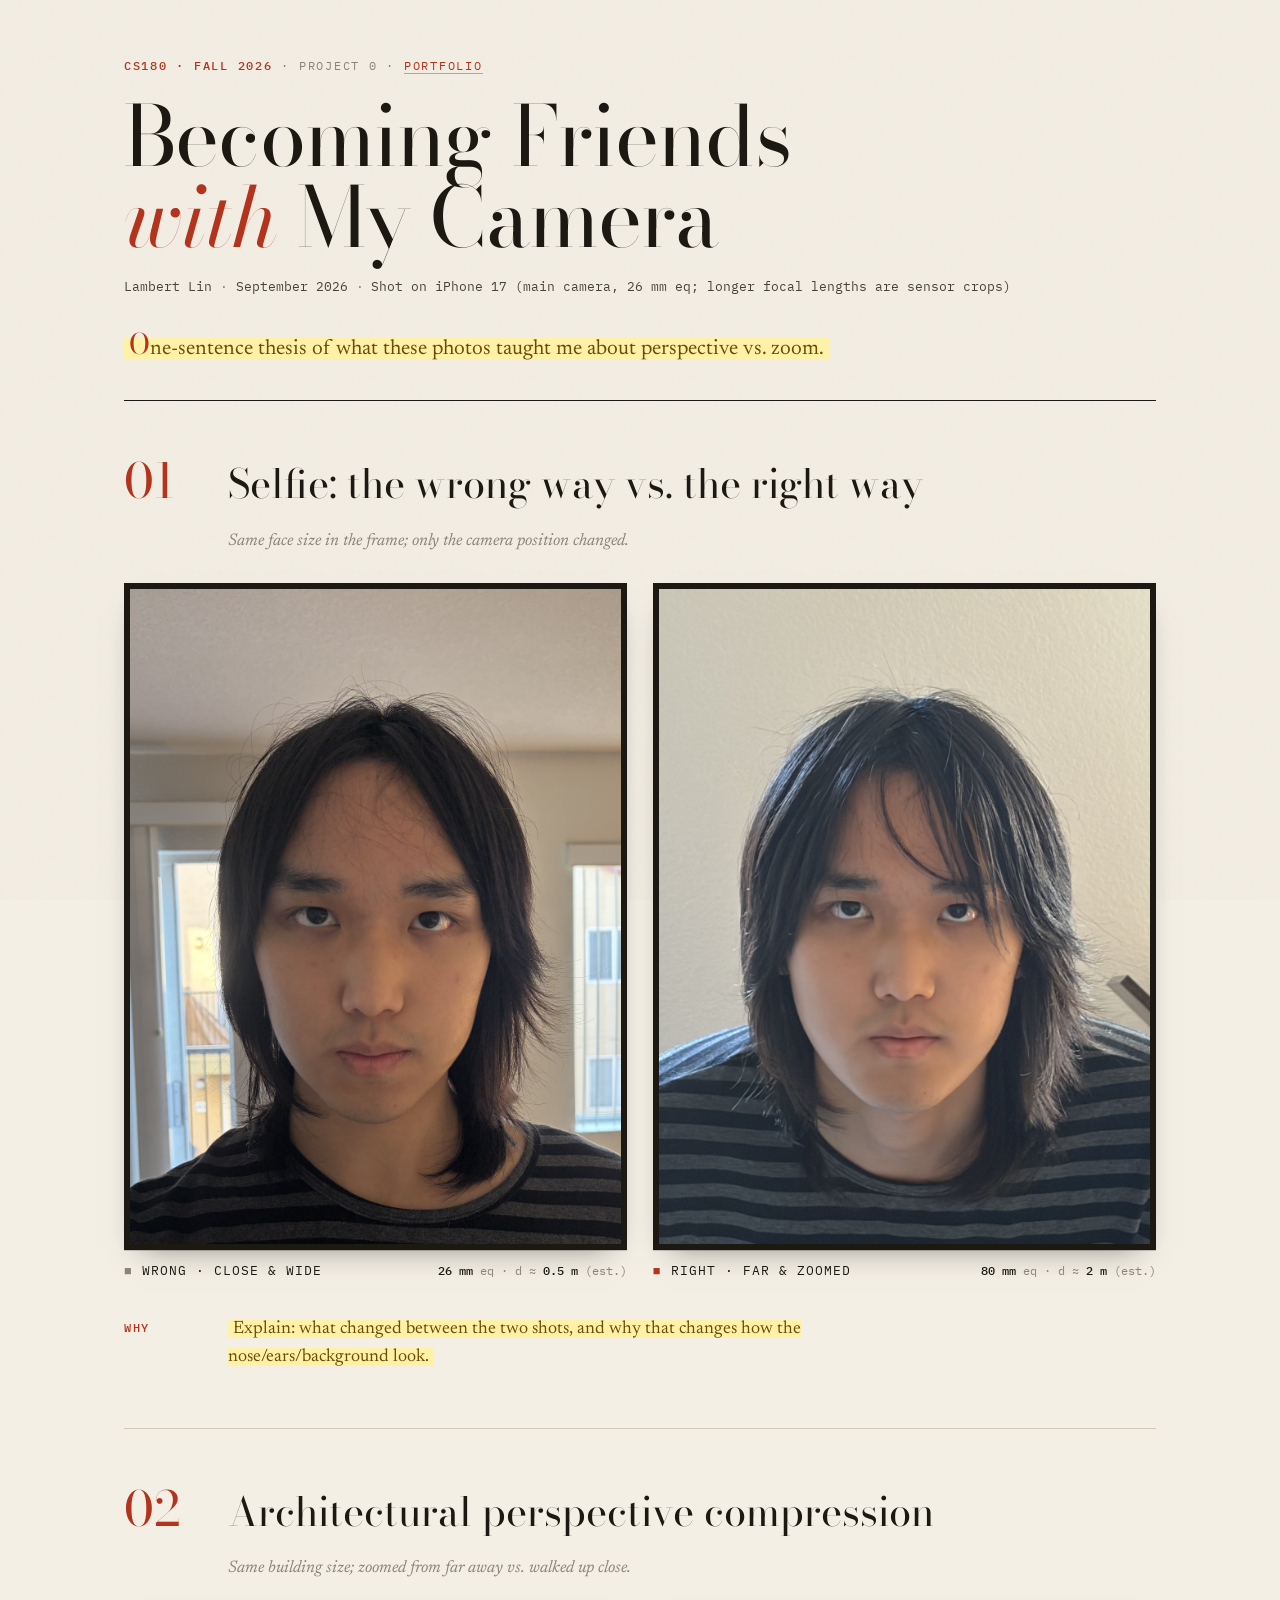
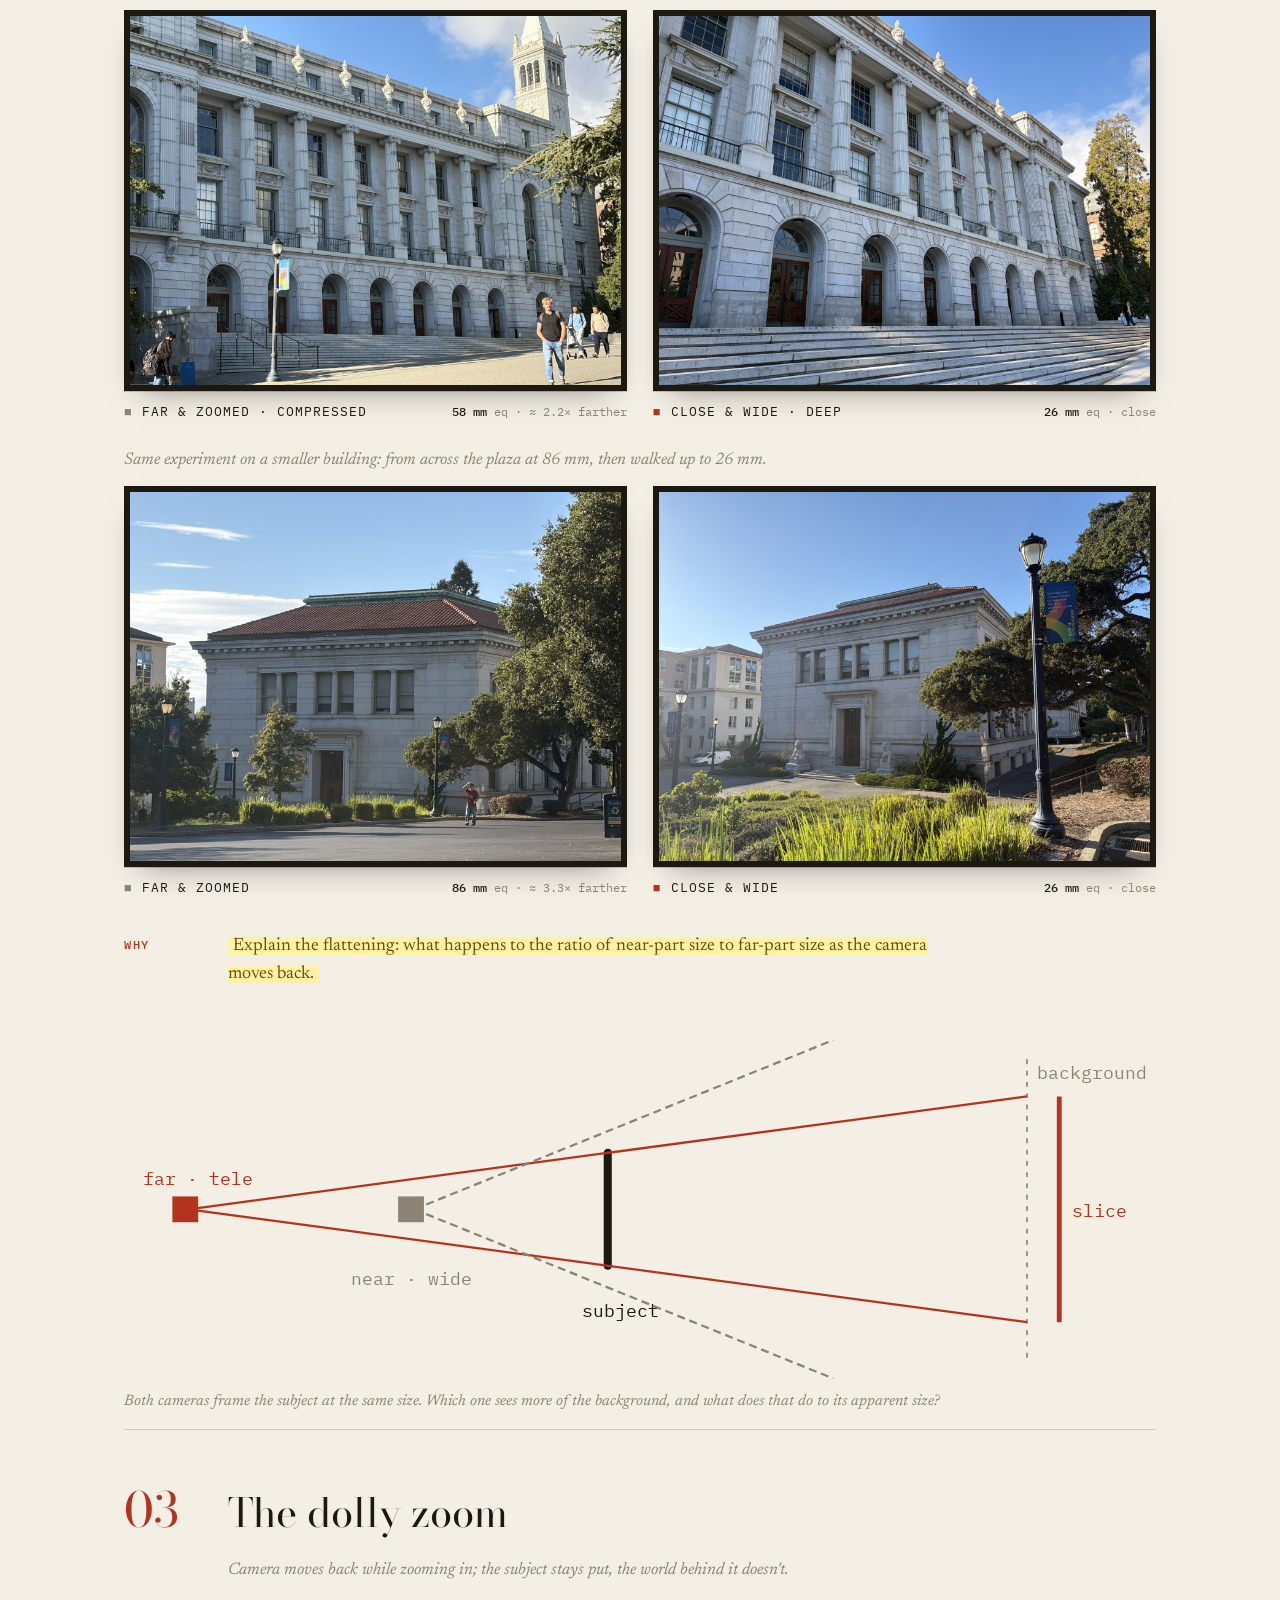
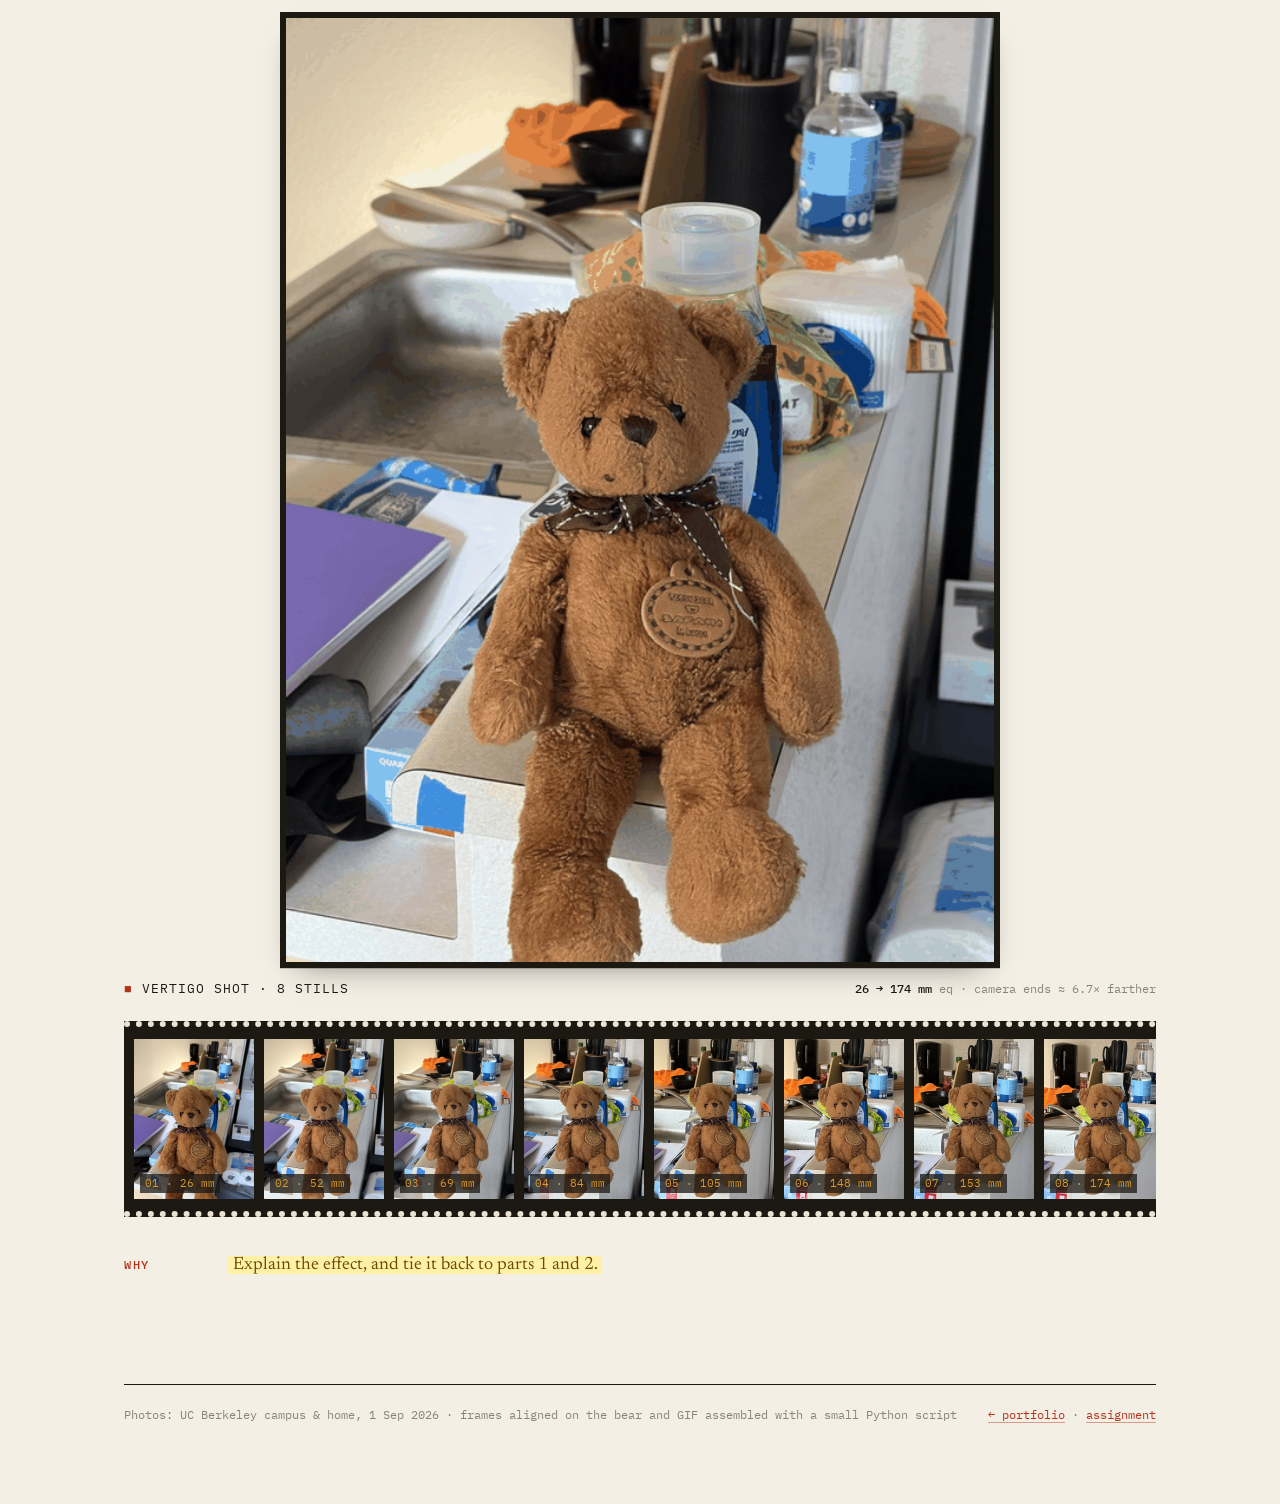
==== proj0/index.html @ b27bf091 "Project 0: Becoming Friends with Your Camera Portfolio skeleton, shared stylesheet, proj0 page with " ====
<!DOCTYPE html>
<html lang="en">
<head>
  <meta charset="utf-8">
  <meta name="viewport" content="width=device-width, initial-scale=1">
  <title>Project 0 · Becoming Friends with My Camera · Lambert Lin</title>
  <link rel="stylesheet" href="../style.css">
</head>
<body>
  <main class="page">

    <header class="masthead">
      <p class="kicker"><b>CS180 · Fall 2026</b> · Project 0 · <a href="../">portfolio</a></p>
      <h1>Becoming Friends <em>with</em> My Camera</h1>
      <p class="byline"><span>Lambert Lin</span><span>September 2026</span><span>Shot on iPhone 17 (main camera, 26 mm eq; longer focal lengths are sensor crops)</span></p>
      <!-- ✍️ Lambert：一句话点题。整页最先被读到的一句。 -->
      <p class="lede"><span class="todo">One-sentence thesis of what these photos taught me about perspective vs. zoom.</span></p>
    </header>

    <!-- ============ Part 1 ============ -->
    <section class="part" id="part1">
      <div class="part-head">
        <span class="num">01</span>
        <h2>Selfie: the wrong way vs. the right way</h2>
        <p class="brief">Same face size in the frame; only the camera position changed.</p>
      </div>

      <div class="pair">
        <figure class="shot">
          <div class="frame"><img src="./media/p1_close.jpg" alt="Close-up portrait at about half a metre with the 26 mm wide lens: nose enlarged, ears hidden, window frames bending away"></div>
          <figcaption>
            <span class="tag tag-bad">Wrong · close &amp; wide</span>
            <span class="exif"><b>26 mm</b> eq · d ≈ <b>0.5 m</b> (est.)</span>
          </figcaption>
        </figure>
        <figure class="shot">
          <div class="frame"><img src="./media/p1_far.jpg" alt="Portrait from about two metres at 80 mm equivalent, cropped so the face is the same size: natural proportions"></div>
          <figcaption>
            <span class="tag tag-good">Right · far &amp; zoomed</span>
            <span class="exif"><b>80 mm</b> eq · d ≈ <b>2 m</b> (est.)</span>
          </figcaption>
        </figure>
      </div>

      <div class="why">
        <h3>Why</h3>
        <div>
          <!-- ✍️ Lambert：为什么第二张更好看？用自己的话，2–4 句。 -->
          <p><span class="todo">Explain: what changed between the two shots, and why that changes how the nose/ears/background look.</span></p>
        </div>
      </div>
    </section>

    <!-- ============ Part 2 ============ -->
    <section class="part" id="part2">
      <div class="part-head">
        <span class="num">02</span>
        <h2>Architectural perspective compression</h2>
        <p class="brief">Same building size; zoomed from far away vs. walked up close.</p>
      </div>

      <div class="pair">
        <figure class="shot">
          <div class="frame"><img src="./media/p2_far.jpg" alt="Facade shot from far away at 58 mm equivalent: the Campanile looms right behind the building"></div>
          <figcaption>
            <span class="tag tag-bad">Far &amp; zoomed · compressed</span>
            <span class="exif"><b>58 mm</b> eq · ≈ 2.2× farther</span>
          </figcaption>
        </figure>
        <figure class="shot">
          <div class="frame"><img src="./media/p2_close.jpg" alt="Same facade from up close at 26 mm: columns race toward a vanishing point, the tower disappears"></div>
          <figcaption>
            <span class="tag tag-good">Close &amp; wide · deep</span>
            <span class="exif"><b>26 mm</b> eq · close</span>
          </figcaption>
        </figure>
      </div>

      <p class="brief" style="margin:1.6rem 0 .8rem">Same experiment on a smaller building: from across the plaza at 86 mm, then walked up to 26 mm.</p>
      <div class="pair">
        <figure class="shot">
          <div class="frame"><img src="./media/p2b_far.jpg" alt="Small classical building from across the plaza at 86 mm equivalent: flat, stacked, the trees pressed against the wall"></div>
          <figcaption>
            <span class="tag tag-bad">Far &amp; zoomed</span>
            <span class="exif"><b>86 mm</b> eq · ≈ 3.3× farther</span>
          </figcaption>
        </figure>
        <figure class="shot">
          <div class="frame"><img src="./media/p2b_close.jpg" alt="Same building from close at 26 mm: the lamp post towers in front, the building recedes"></div>
          <figcaption>
            <span class="tag tag-good">Close &amp; wide</span>
            <span class="exif"><b>26 mm</b> eq · close</span>
          </figcaption>
        </figure>
      </div>

      <div class="why">
        <h3>Why</h3>
        <div>
          <!-- ✍️ Lambert：为什么远处变焦的那张看起来"压扁"了？ -->
          <p><span class="todo">Explain the flattening: what happens to the ratio of near-part size to far-part size as the camera moves back.</span></p>
        </div>
      </div>

      <figure class="diagram">
        <svg viewBox="0 0 640 210" xmlns="http://www.w3.org/2000/svg" font-family="IBM Plex Mono, monospace" font-size="11">
          <defs>
            <marker id="dot" viewBox="0 0 6 6" refX="3" refY="3" markerWidth="6" markerHeight="6"><circle cx="3" cy="3" r="2.6" fill="#1c1913"/></marker>
          </defs>
          <!-- background plane -->
          <line x1="560" y1="12" x2="560" y2="198" stroke="#8b8375" stroke-dasharray="3 4"/>
          <text x="566" y="24" fill="#8b8375">background</text>
          <!-- subject -->
          <line x1="300" y1="70" x2="300" y2="140" stroke="#1c1913" stroke-width="5" stroke-linecap="round"/>
          <text x="284" y="172" fill="#1c1913">subject</text>
          <!-- far camera, narrow fan -->
          <g stroke="#b3331d" stroke-width="1.4" fill="none">
            <line x1="40" y1="105" x2="560" y2="35"/>
            <line x1="40" y1="105" x2="560" y2="175"/>
          </g>
          <rect x="30" y="97" width="16" height="16" fill="#b3331d"/>
          <text x="12" y="90" fill="#b3331d">far · tele</text>
          <!-- near camera, wide fan -->
          <g stroke="#8b8375" stroke-width="1.4" fill="none" stroke-dasharray="5 3">
            <line x1="180" y1="105" x2="440" y2="0"/>
            <line x1="180" y1="105" x2="440" y2="210"/>
          </g>
          <rect x="170" y="97" width="16" height="16" fill="#8b8375"/>
          <text x="178" y="152" fill="#8b8375" text-anchor="middle">near · wide</text>
          <!-- background slice seen by far camera -->
          <line x1="580" y1="35" x2="580" y2="175" stroke="#b3331d" stroke-width="3"/>
          <text x="588" y="110" fill="#b3331d">slice</text>
        </svg>
        <figcaption>Both cameras frame the subject at the same size. Which one sees more of the background, and what does that do to its apparent size?</figcaption>
      </figure>
    </section>

    <!-- ============ Part 3 ============ -->
    <section class="part" id="part3">
      <div class="part-head">
        <span class="num">03</span>
        <h2>The dolly zoom</h2>
        <p class="brief">Camera moves back while zooming in; the subject stays put, the world behind it doesn't.</p>
      </div>

      <figure class="dolly">
        <div class="frame"><img src="./media/dolly.gif" alt="Animated dolly zoom: the teddy bear stays the same size while the kitchen behind it swells up and closes in"></div>
        <figcaption>
          <span class="tag tag-good">Vertigo shot · 8 stills</span>
          <span class="print-note">Animated GIF — plays on the live page: <span class="todo">https://…/proj0/</span></span>
          <span class="exif"><b>26 → 174 mm</b> eq · camera ends ≈ 6.7× farther</span>
        </figcaption>
      </figure>

      <!-- 静帧条：由 tools/make_gif.py --sheet 生成，或逐帧列出 -->
      <div class="filmstrip">
        <figure><img src="./media/dolly_01.jpg" alt="Dolly zoom still 1, 26 mm equivalent"><figcaption>01 · 26 mm</figcaption></figure>
        <figure><img src="./media/dolly_02.jpg" alt="Dolly zoom still 2, 52 mm equivalent"><figcaption>02 · 52 mm</figcaption></figure>
        <figure><img src="./media/dolly_03.jpg" alt="Dolly zoom still 3, 69 mm equivalent"><figcaption>03 · 69 mm</figcaption></figure>
        <figure><img src="./media/dolly_04.jpg" alt="Dolly zoom still 4, 84 mm equivalent"><figcaption>04 · 84 mm</figcaption></figure>
        <figure><img src="./media/dolly_05.jpg" alt="Dolly zoom still 5, 105 mm equivalent"><figcaption>05 · 105 mm</figcaption></figure>
        <figure><img src="./media/dolly_06.jpg" alt="Dolly zoom still 6, 148 mm equivalent"><figcaption>06 · 148 mm</figcaption></figure>
        <figure><img src="./media/dolly_07.jpg" alt="Dolly zoom still 7, 153 mm equivalent"><figcaption>07 · 153 mm</figcaption></figure>
        <figure><img src="./media/dolly_08.jpg" alt="Dolly zoom still 8, 174 mm equivalent"><figcaption>08 · 174 mm</figcaption></figure>
      </div>

      <div class="why">
        <h3>Why</h3>
        <div>
          <!-- ✍️ Lambert：为什么主体不动、背景却在"呼吸"？和 Part 1/2 是同一件事吗？ -->
          <p><span class="todo">Explain the effect, and tie it back to parts 1 and 2.</span></p>
        </div>
      </div>
    </section>

    <footer class="colophon">
      <span>Photos: UC Berkeley campus &amp; home, 1 Sep 2026 · frames aligned on the bear and GIF assembled with a small Python script</span>
      <span><a href="../">← portfolio</a> · <a href="https://cal-cs180.github.io/fa26/hw/proj0/index.html">assignment</a></span>
    </footer>

  </main>
</body>
</html>
---- style.css ----
/* CS180 portfolio — shared stylesheet. 纸感 + 暗房红：Bodoni Moda 标题 / Newsreader 正文 / IBM Plex Mono 数据 */
@import url('https://fonts.googleapis.com/css2?family=Bodoni+Moda:ital,opsz,wght@0,6..96,400;0,6..96,500;1,6..96,400&family=Newsreader:ital,opsz,wght@0,6..72,400;0,6..72,500;1,6..72,400&family=IBM+Plex+Mono:wght@400;500&display=swap');

:root {
  --paper: #f4efe5;
  --paper-2: #eae3d3;
  --ink: #1c1913;
  --ink-2: #48423a;
  --ink-3: #8b8375;
  --rule: #d2c9b6;
  --accent: #b3331d;      /* darkroom red */
  --amber: #d69a2f;       /* safelight amber */
  --max: 1080px;
  --serif: "Newsreader", Georgia, "Times New Roman", serif;
  --display: "Bodoni Moda", "Didot", "Bodoni 72", Georgia, serif;
  --mono: "IBM Plex Mono", "SF Mono", Menlo, monospace;
}

* { box-sizing: border-box; }
html { -webkit-text-size-adjust: 100%; }
body {
  margin: 0;
  background: var(--paper);
  color: var(--ink);
  font-family: var(--serif);
  font-size: 1.125rem;
  line-height: 1.55;
  font-optical-sizing: auto;
}
/* 纸张颗粒 */
body::before {
  content: "";
  position: fixed; inset: 0; z-index: -1; pointer-events: none;
  opacity: .55;
  background-image: url("data:image/svg+xml;utf8,<svg xmlns='http://www.w3.org/2000/svg' width='160' height='160'><filter id='n'><feTurbulence type='fractalNoise' baseFrequency='.9' numOctaves='2' stitchTiles='stitch'/><feColorMatrix values='0 0 0 0 0.35 0 0 0 0 0.30 0 0 0 0 0.22 0 0 0 .08 0'/></filter><rect width='100%' height='100%' filter='url(%23n)'/></svg>");
}

a { color: var(--accent); text-decoration: none; border-bottom: 1px solid color-mix(in srgb, var(--accent) 45%, transparent); }
a:hover { border-bottom-color: var(--accent); }

.page { max-width: var(--max); margin: 0 auto; padding: 3.5rem 1.5rem 5rem; }

/* ---------- 报头 ---------- */
.masthead { padding-bottom: 2.25rem; border-bottom: 1px solid var(--ink); position: relative; }
.kicker {
  font-family: var(--mono); font-size: .78rem; letter-spacing: .14em; text-transform: uppercase;
  color: var(--ink-3); margin: 0 0 1.2rem;
}
.kicker b { color: var(--accent); font-weight: 500; }
.masthead h1 {
  font-family: var(--display); font-weight: 400; font-size: clamp(2.6rem, 6.5vw, 5.2rem);
  line-height: .98; letter-spacing: -.01em; margin: 0 0 1.2rem; max-width: 14ch;
}
.masthead h1 em { font-style: italic; color: var(--accent); }
.byline { font-family: var(--mono); font-size: .82rem; color: var(--ink-2); margin: 0; }
.byline span + span::before { content: "·"; margin: 0 .6em; color: var(--ink-3); }
.lede { font-size: 1.32rem; line-height: 1.45; max-width: 34em; margin: 1.6rem 0 0; color: var(--ink-2); }
.lede::first-letter { font-family: var(--display); font-size: 1.35em; color: var(--accent); }

/* ---------- 章节 ---------- */
.part { padding: 3.5rem 0 1rem; border-bottom: 1px solid var(--rule); }
.part:last-of-type { border-bottom: 0; }
.part-head { display: grid; grid-template-columns: 5.5rem 1fr; gap: 1rem; align-items: baseline; margin-bottom: 1.8rem; }
.num { font-family: var(--display); font-size: 3rem; line-height: 1; color: var(--accent); font-variant-numeric: lining-nums; }
.part h2 { font-family: var(--display); font-weight: 400; font-size: clamp(1.7rem, 3.4vw, 2.5rem); line-height: 1.1; margin: 0; }
.brief { grid-column: 2; margin: .35rem 0 0; color: var(--ink-3); font-style: italic; font-size: 1.05rem; }

/* 图对 */
.pair { display: grid; grid-template-columns: 1fr 1fr; gap: 1.6rem; }
.shot { margin: 0; }
.frame {
  background: var(--ink); padding: 6px; box-shadow: 0 1px 0 rgba(0,0,0,.18), 0 14px 30px -18px rgba(28,25,19,.55);
  transition: transform .35s cubic-bezier(.2,.7,.2,1), box-shadow .35s;
}
.frame img { display: block; width: 100%; height: auto; }
.shot:hover .frame { transform: translateY(-3px); box-shadow: 0 1px 0 rgba(0,0,0,.18), 0 22px 40px -18px rgba(28,25,19,.6); }
.frame.placeholder { aspect-ratio: 4 / 5; display: grid; place-items: center; color: var(--paper-2); font-family: var(--mono); font-size: .8rem; letter-spacing: .1em; }
figcaption { display: flex; justify-content: space-between; gap: 1rem; align-items: baseline; margin-top: .7rem; flex-wrap: wrap; }
.tag { font-family: var(--mono); font-size: .8rem; letter-spacing: .08em; text-transform: uppercase; }
.tag::before { content: "■ "; }
.tag-bad::before { color: var(--ink-3); }
.tag-good::before { color: var(--accent); }
.exif { font-family: var(--mono); font-size: .78rem; color: var(--ink-3); }
.exif b { color: var(--ink); font-weight: 500; }

/* 解释块 */
.why { display: grid; grid-template-columns: 5.5rem 1fr; gap: 1rem; margin: 2.2rem 0 1.5rem; }
.why h3 { grid-column: 1; margin: .15rem 0 0; font-family: var(--mono); font-size: .78rem; letter-spacing: .14em; text-transform: uppercase; color: var(--accent); font-weight: 500; }
.why > div { grid-column: 2; max-width: 40em; }
.why p { margin: 0 0 .9em; }

/* 示意图 */
.diagram { margin: 2.2rem 0 0; }
.diagram svg { width: 100%; height: auto; display: block; }
.diagram figcaption { justify-content: flex-start; color: var(--ink-3); font-size: .95rem; font-style: italic; }

/* dolly zoom */
.dolly { margin: 0; }
.dolly .frame { max-width: 720px; margin: 0 auto; }
.filmstrip {
  margin: 1.4rem 0 0; padding: 12px 10px; background: var(--ink);
  display: grid; grid-auto-flow: column; grid-auto-columns: minmax(120px, 1fr); gap: 10px; overflow-x: auto;
  border-top: 6px dotted var(--paper-2); border-bottom: 6px dotted var(--paper-2);
}
.filmstrip figure { margin: 0; position: relative; }
.filmstrip img { display: block; width: 100%; height: auto; }
.filmstrip figcaption { position: absolute; left: 6px; bottom: 6px; margin: 0; font-family: var(--mono); font-size: .68rem; color: var(--amber); background: rgba(28,25,19,.75); padding: 1px 5px; }

/* 页脚 */
.colophon { margin-top: 3rem; padding-top: 1.2rem; border-top: 1px solid var(--ink); font-family: var(--mono); font-size: .78rem; color: var(--ink-3); display: flex; justify-content: space-between; gap: 1rem; flex-wrap: wrap; }

.print-note { display: none; font-family: var(--mono); font-size: .78rem; color: var(--accent); width: 100%; }

/* 待填内容高亮（交付前应全部替换掉） */
.todo { background: #fff2a8; color: #6b4d00; padding: 0 .25em; }

/* 首屏渐显 */
@media (prefers-reduced-motion: no-preference) {
  .masthead, .part, .colophon { animation: rise .7s cubic-bezier(.2,.7,.2,1) both; }
  .part:nth-of-type(1) { animation-delay: .12s; }
  .part:nth-of-type(2) { animation-delay: .22s; }
  .part:nth-of-type(3) { animation-delay: .32s; }
  .colophon { animation-delay: .4s; }
}
@keyframes rise { from { opacity: 0; transform: translateY(14px); } to { opacity: 1; transform: none; } }

/* 目录页（站点首页） */
.index { list-style: none; padding: 0; margin: 2.5rem 0 0; border-top: 1px solid var(--ink); }
.index li { display: grid; grid-template-columns: 5.5rem 1fr auto; gap: 1rem; align-items: baseline; padding: 1.1rem 0; border-bottom: 1px solid var(--rule); }
.index .num { font-size: 1.6rem; }
.index a { border: 0; font-family: var(--display); font-size: 1.5rem; }
.index .soon { color: var(--ink-3); font-family: var(--display); font-size: 1.5rem; }
.index .meta { font-family: var(--mono); font-size: .78rem; color: var(--ink-3); }

@media (max-width: 720px) {
  body { font-size: 1.05rem; }
  .page { padding: 2.5rem 1.1rem 4rem; }
  .pair { grid-template-columns: 1fr; }
  .part-head, .why { grid-template-columns: 1fr; }
  .brief, .why > div { grid-column: 1; }
  .index li { grid-template-columns: 3.5rem 1fr; }
  .index .meta { grid-column: 2; }
}

@media print {
  @page { margin: 14mm; }
  body { background: #fff; font-size: 11pt; }
  body::before { display: none; }
  .frame { box-shadow: none; }
  .pair, .shot, .dolly, .diagram, .why { break-inside: avoid; }
  .part-head { break-after: avoid; }
  .masthead { break-inside: avoid; break-after: avoid; }
  .masthead, .part, .colophon { animation: none; }
  .filmstrip { overflow: visible; grid-auto-columns: 1fr; }
  .print-note { display: block; }
}
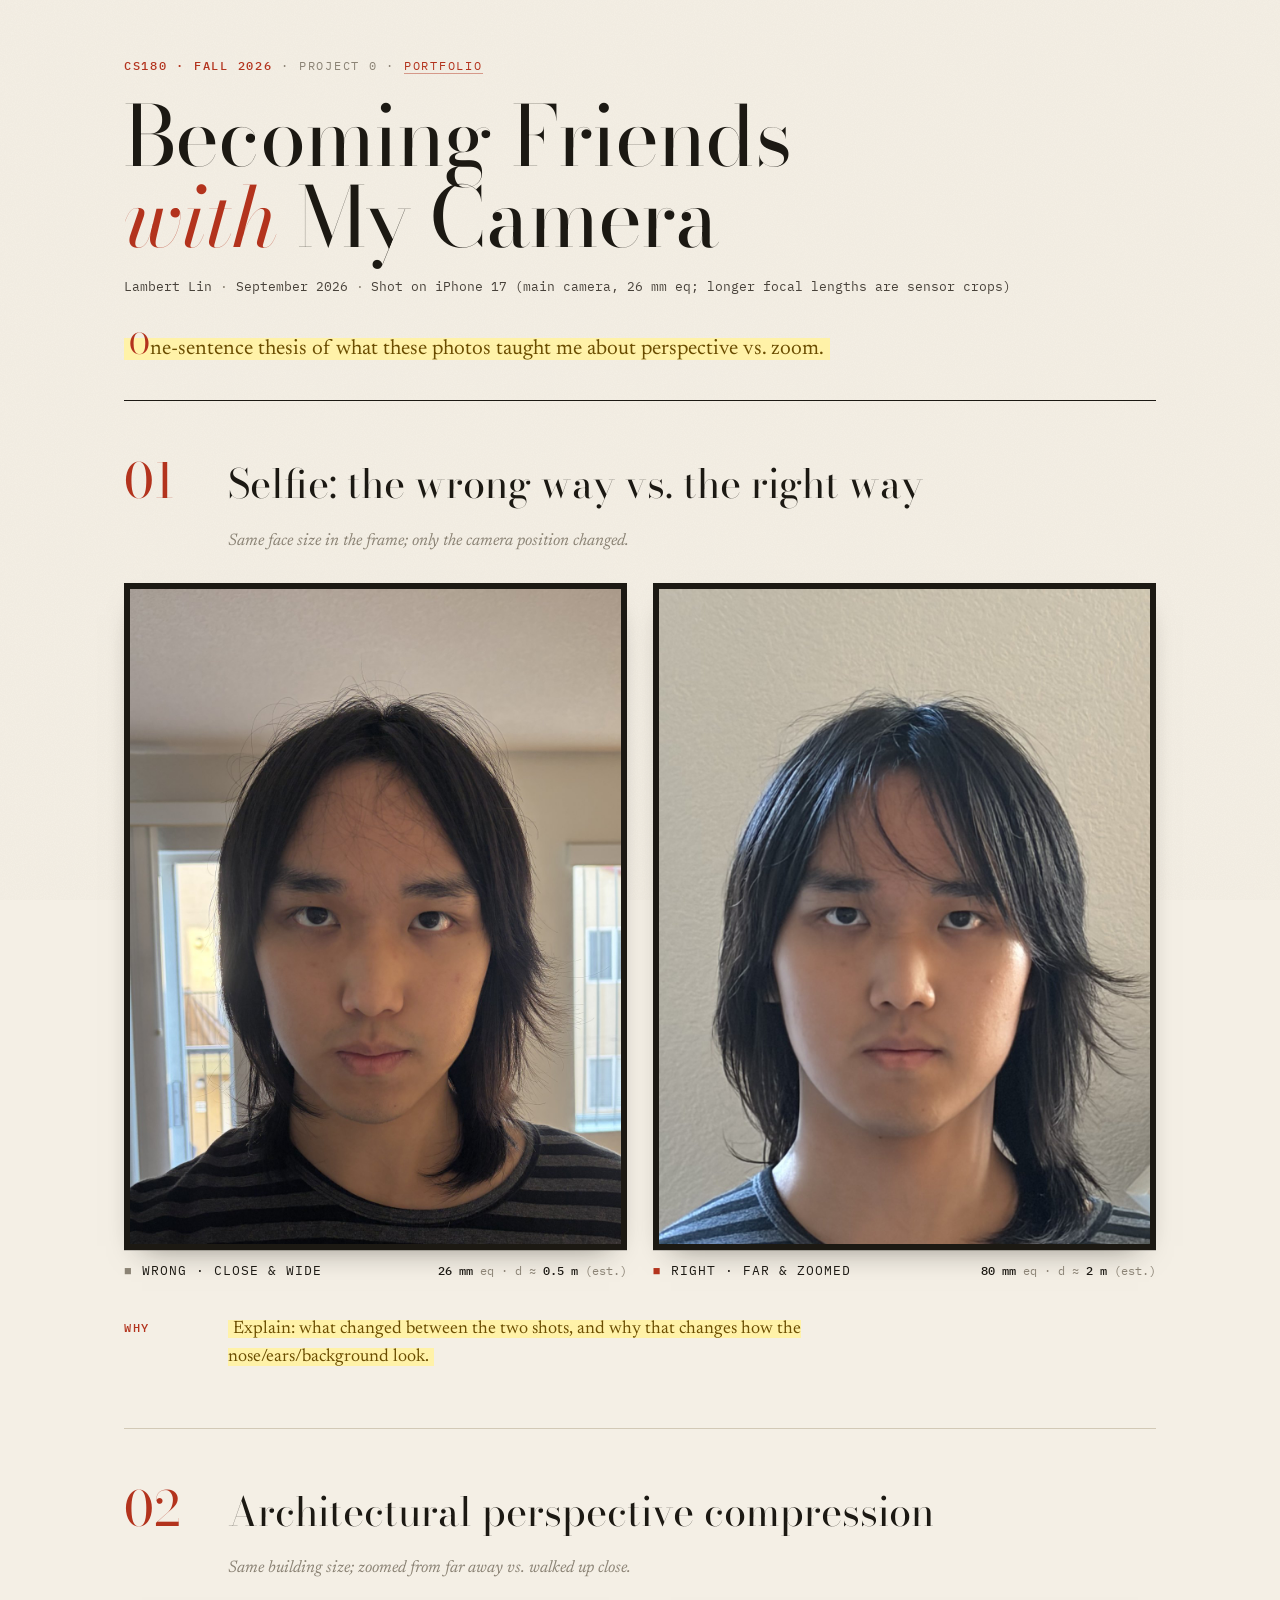
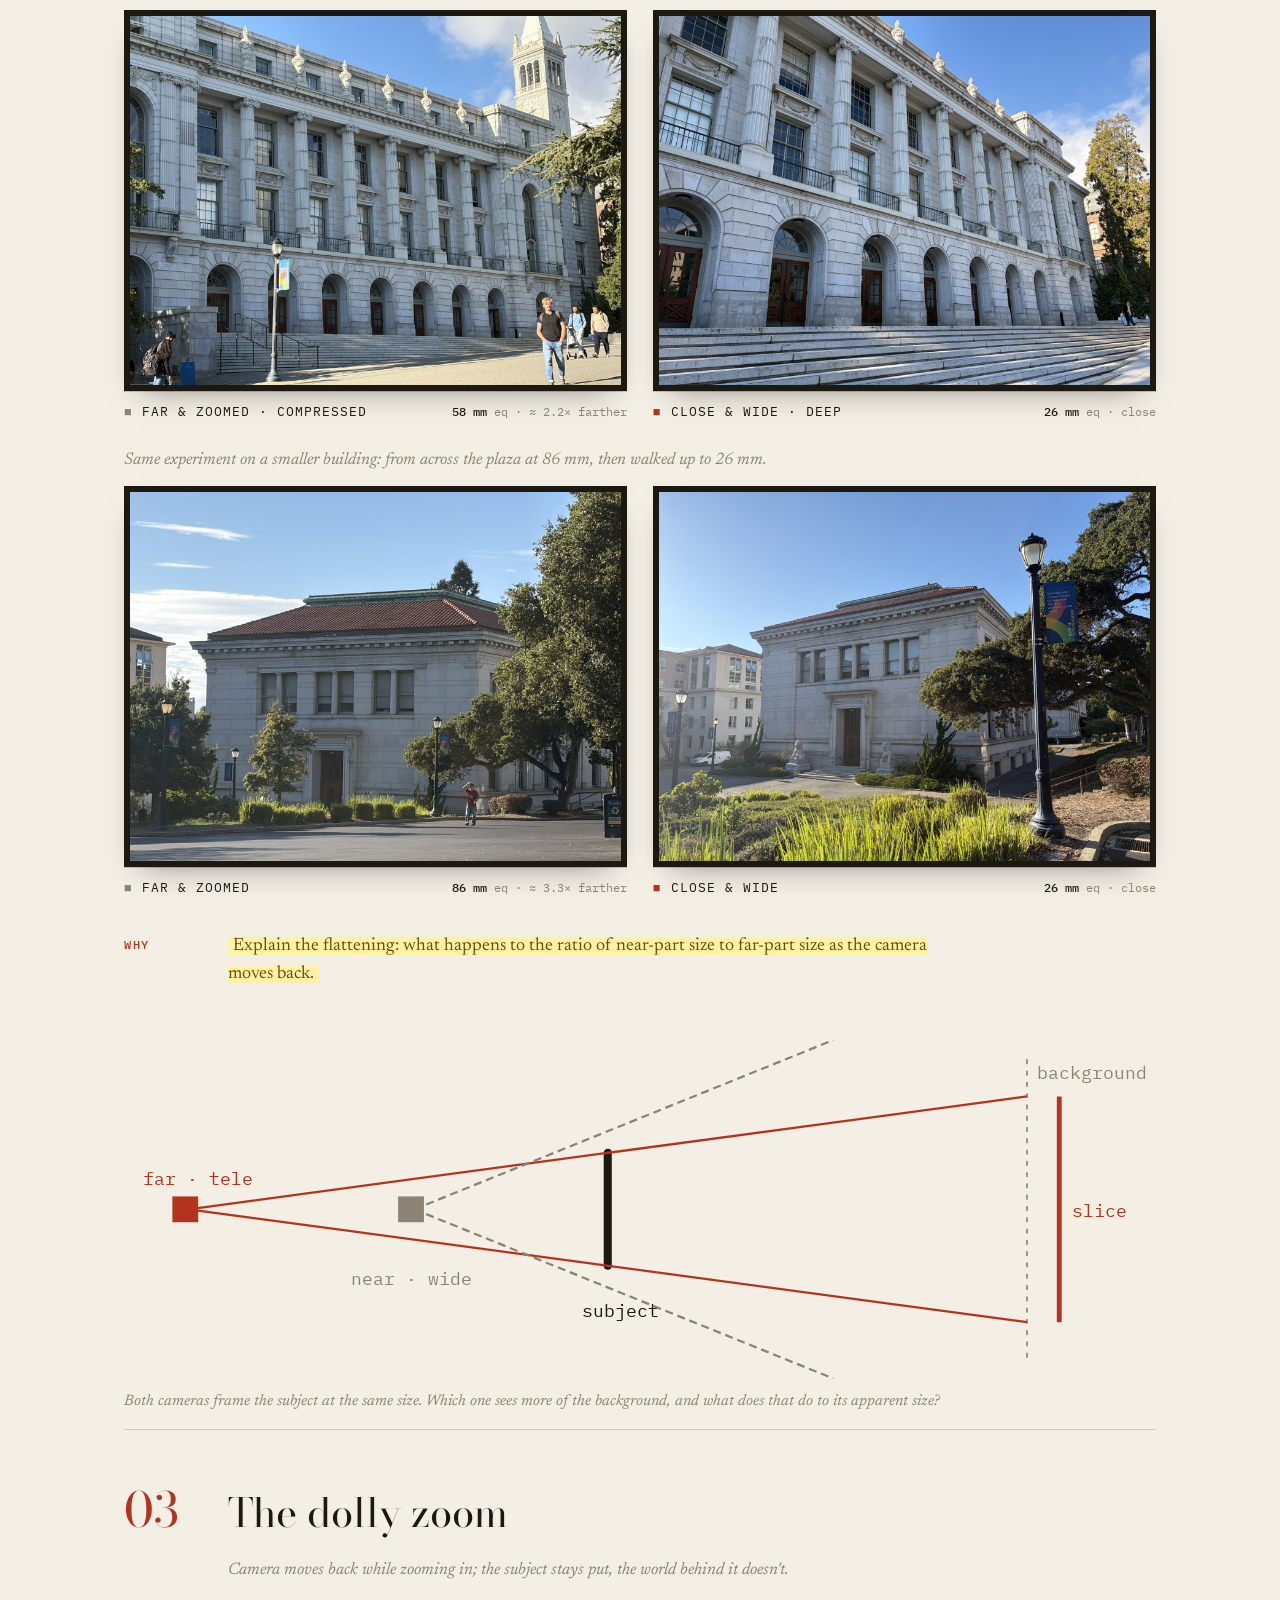
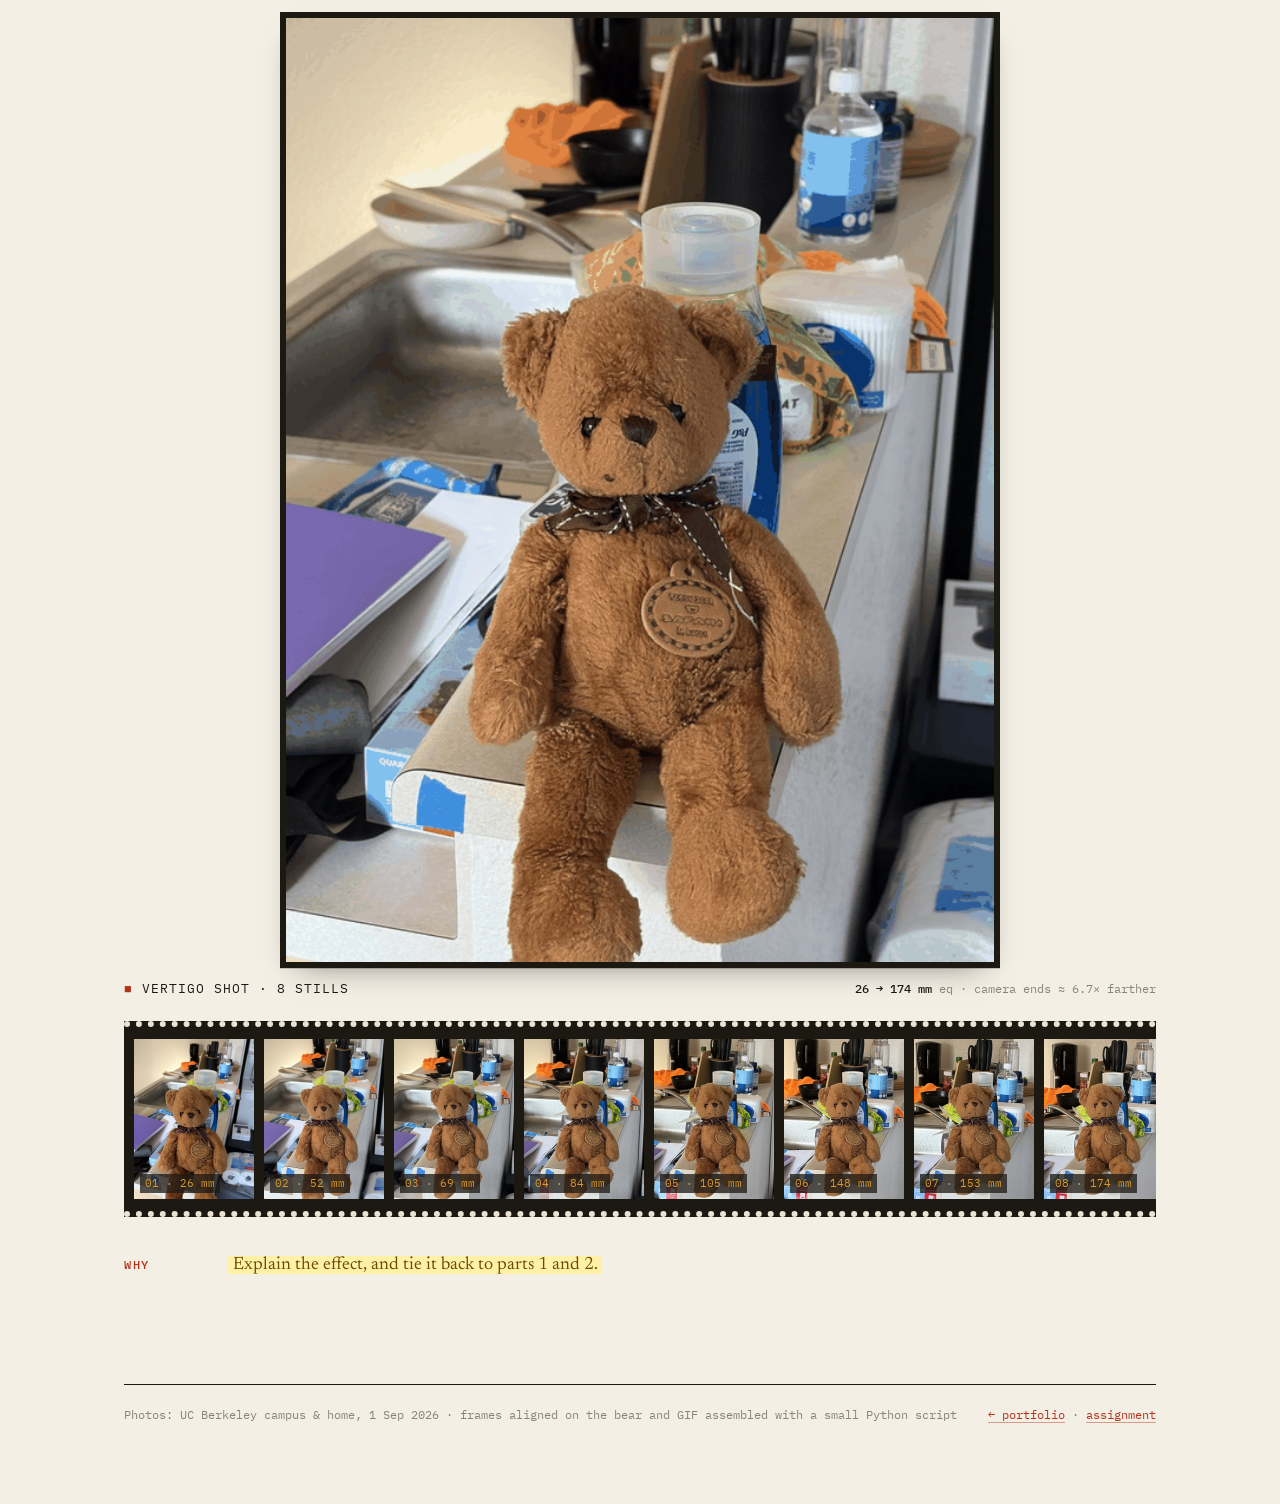
==== commit c05b0d94: "proj0: live URL in print note Co-Authored-By: Claude Fable 5.1 <noreply@anthropic.com>" ====
--- a/proj0/index.html
+++ b/proj0/index.html
@@ -147,7 +147,7 @@
         <div class="frame"><img src="./media/dolly.gif" alt="Animated dolly zoom: the teddy bear stays the same size while the kitchen behind it swells up and closes in"></div>
         <figcaption>
           <span class="tag tag-good">Vertigo shot · 8 stills</span>
-          <span class="print-note">Animated GIF — plays on the live page: <span class="todo">https://…/proj0/</span></span>
+          <span class="print-note">Animated GIF — plays on the live page: https://lambertalpha.github.io/cs180/proj0/</span>
           <span class="exif"><b>26 → 174 mm</b> eq · camera ends ≈ 6.7× farther</span>
         </figcaption>
       </figure>
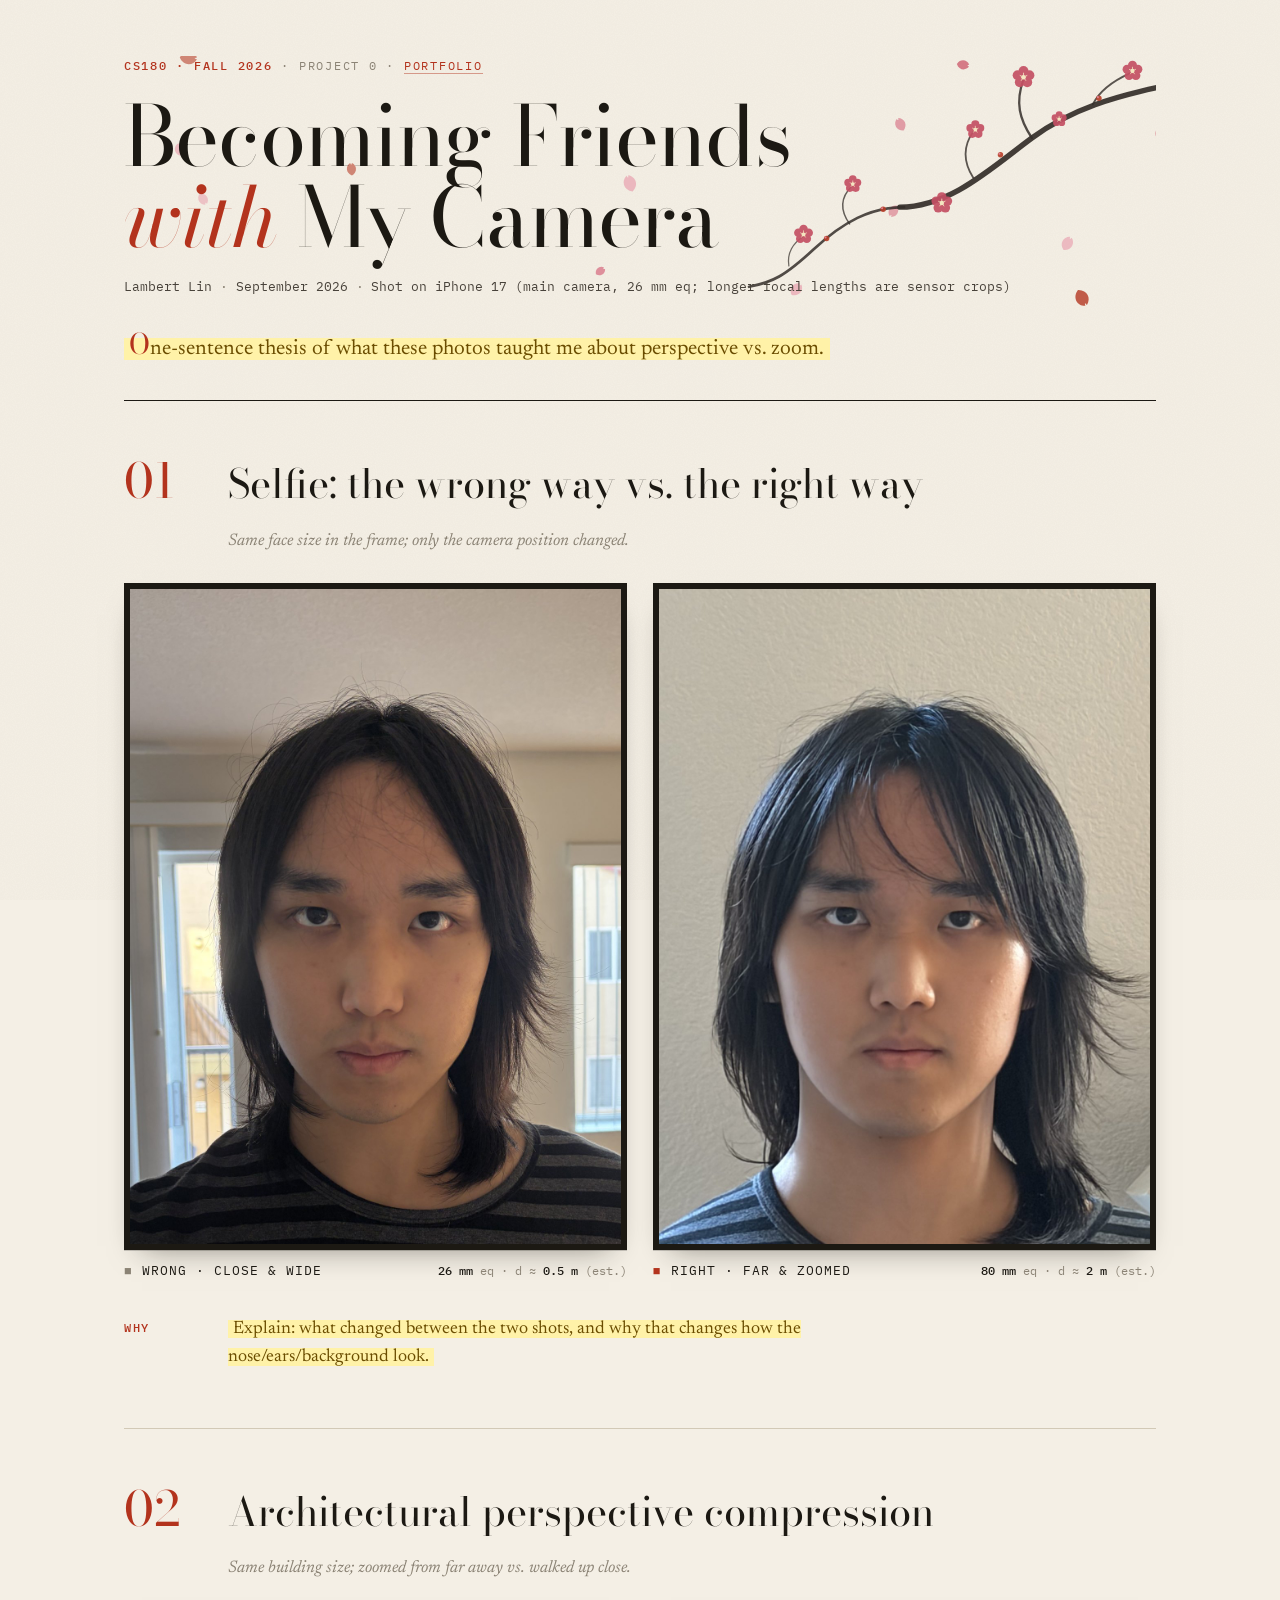
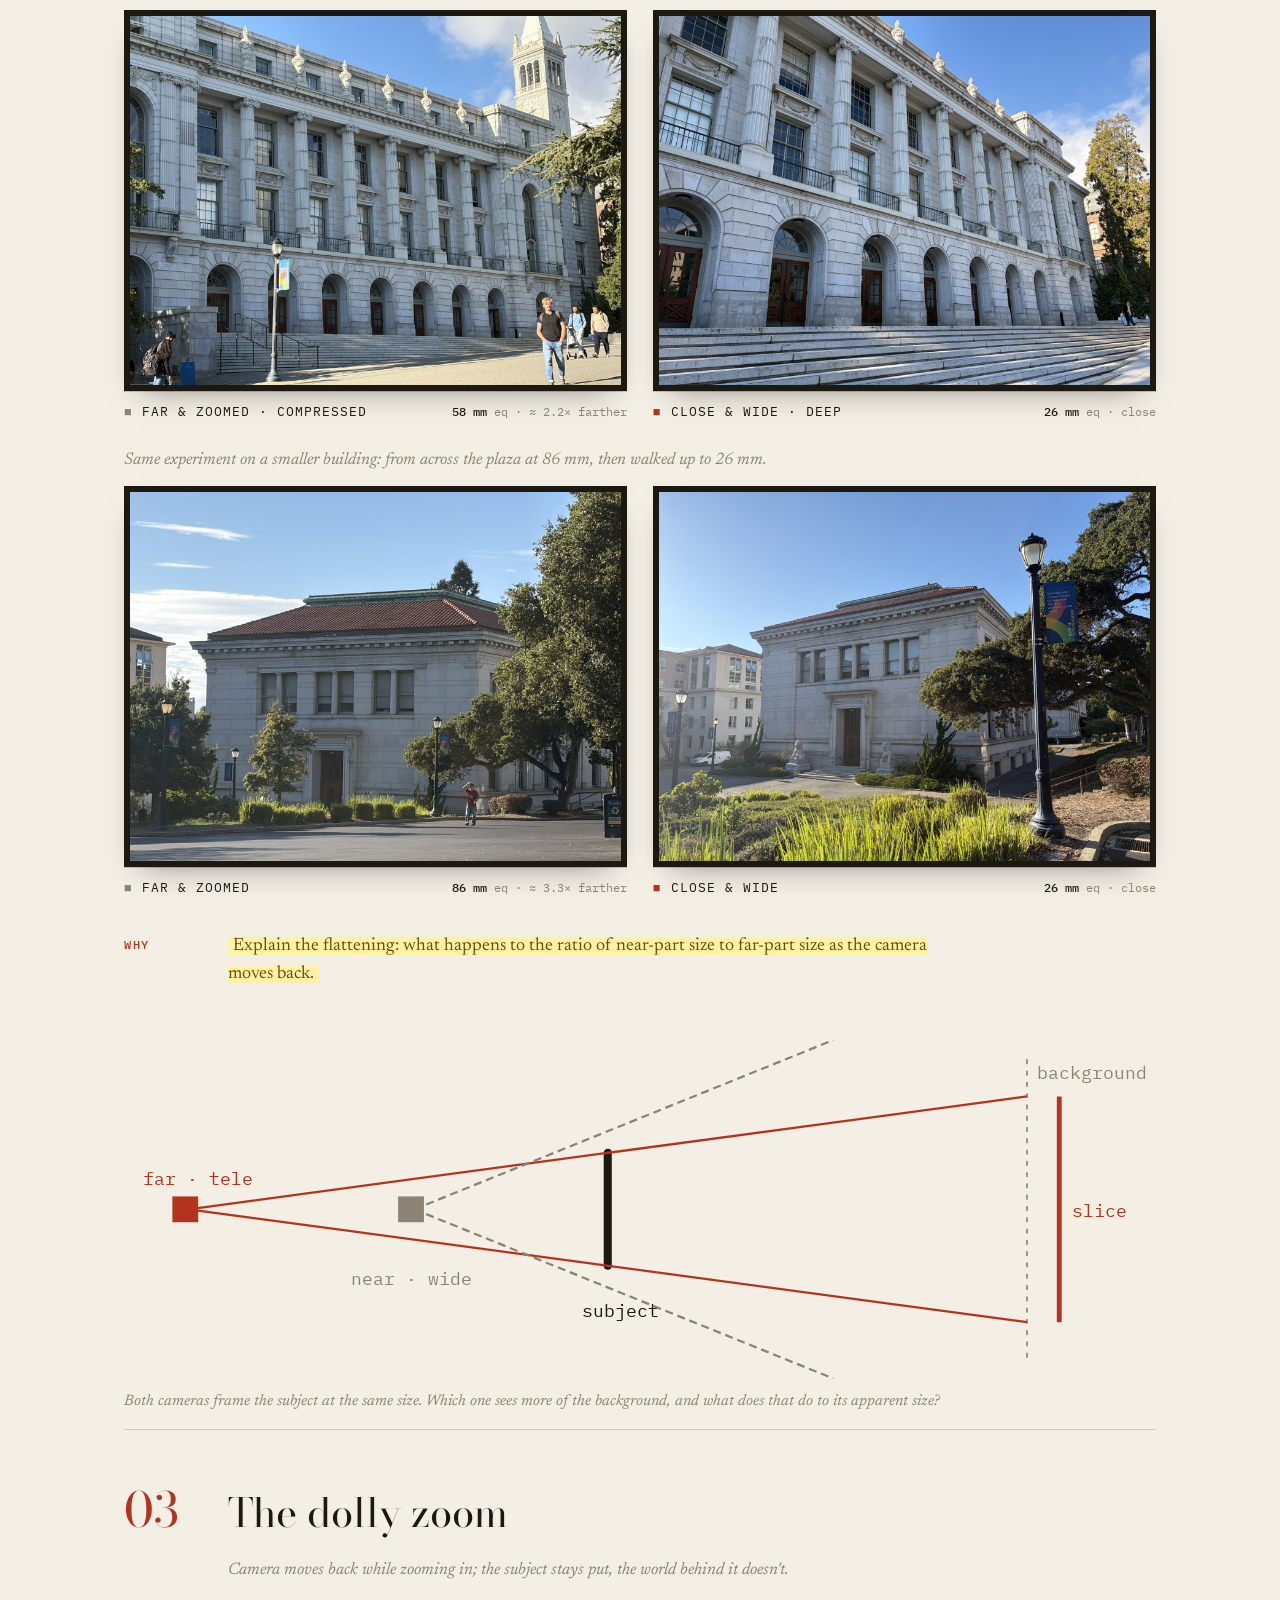
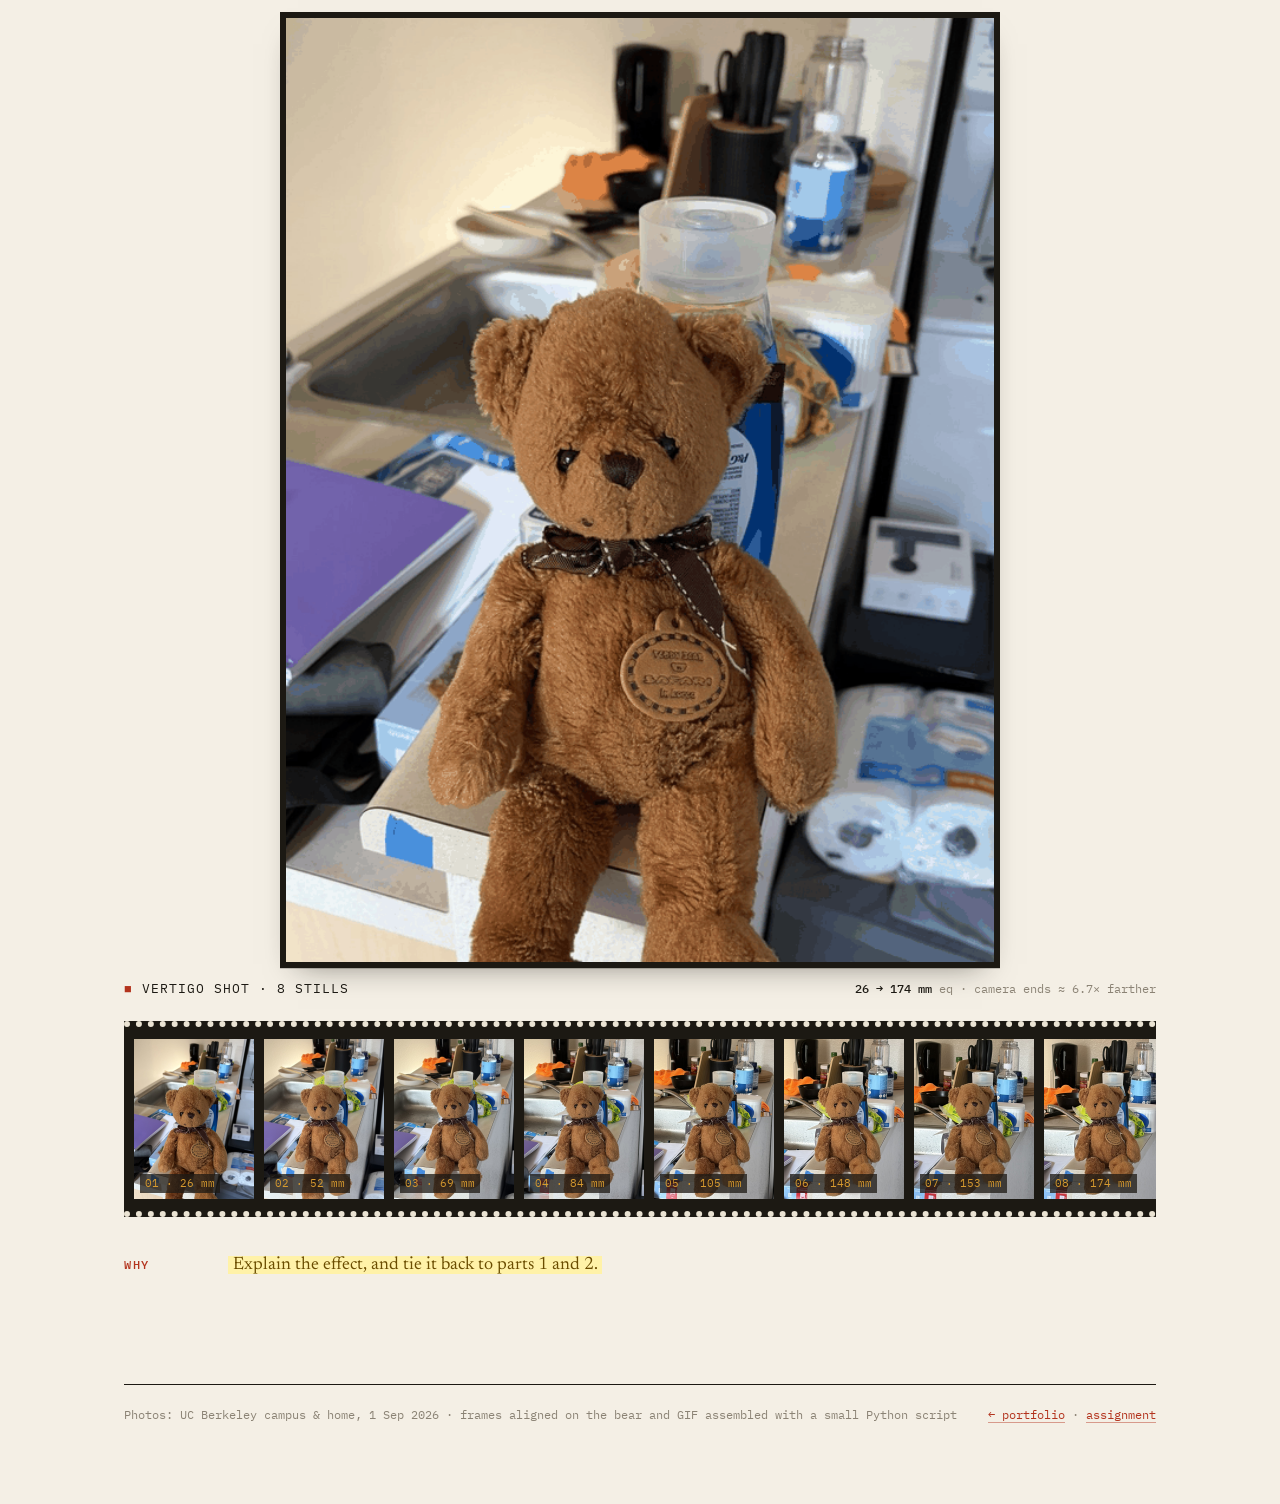
==== commit 6143963f: "masthead: ink plum branch and drifting petals (canvas, no deps) Co-Authored-By: Claude Fable 5.1 <no" ====
--- a/proj0/index.html
+++ b/proj0/index.html
@@ -179,5 +179,6 @@
     </footer>
 
   </main>
+  <script src="../petals.js" defer></script>
 </body>
 </html>
--- a/style.css
+++ b/style.css
@@ -41,7 +41,12 @@
 .page { max-width: var(--max); margin: 0 auto; padding: 3.5rem 1.5rem 5rem; }
 
 /* ---------- 报头 ---------- */
-.masthead { padding-bottom: 2.25rem; border-bottom: 1px solid var(--ink); position: relative; }
+.masthead { padding-bottom: 2.25rem; border-bottom: 1px solid var(--ink); position: relative; overflow: hidden; }
+.masthead > * { position: relative; z-index: 1; }
+.masthead .petals, .masthead .branch { position: absolute; z-index: 0; pointer-events: none; }
+.masthead .petals { inset: 0; }
+.masthead .branch { top: -6px; right: -10px; width: min(440px, 46%); opacity: .95; }
+.masthead .branch svg { width: 100%; height: auto; display: block; }
 .kicker {
   font-family: var(--mono); font-size: .78rem; letter-spacing: .14em; text-transform: uppercase;
   color: var(--ink-3); margin: 0 0 1.2rem;
@@ -134,6 +139,7 @@
 
 @media (max-width: 720px) {
   body { font-size: 1.05rem; }
+  .masthead .branch { width: 58%; opacity: .6; top: 0; }
   .page { padding: 2.5rem 1.1rem 4rem; }
   .pair { grid-template-columns: 1fr; }
   .part-head, .why { grid-template-columns: 1fr; }
@@ -148,9 +154,15 @@
   body::before { display: none; }
   .frame { box-shadow: none; }
   .pair, .shot, .dolly, .diagram, .why { break-inside: avoid; }
+  .part { break-before: page; }
   .part-head { break-after: avoid; }
   .masthead { break-inside: avoid; break-after: avoid; }
   .masthead, .part, .colophon { animation: none; }
+  .masthead .petals { display: none; }
+  .masthead .branch { opacity: .8; }
   .filmstrip { overflow: visible; grid-auto-columns: 1fr; }
   .print-note { display: block; }
+  .dolly .frame { max-width: 400px; }
+  .filmstrip { break-inside: avoid; }
+  .part-head { break-inside: avoid; }
 }
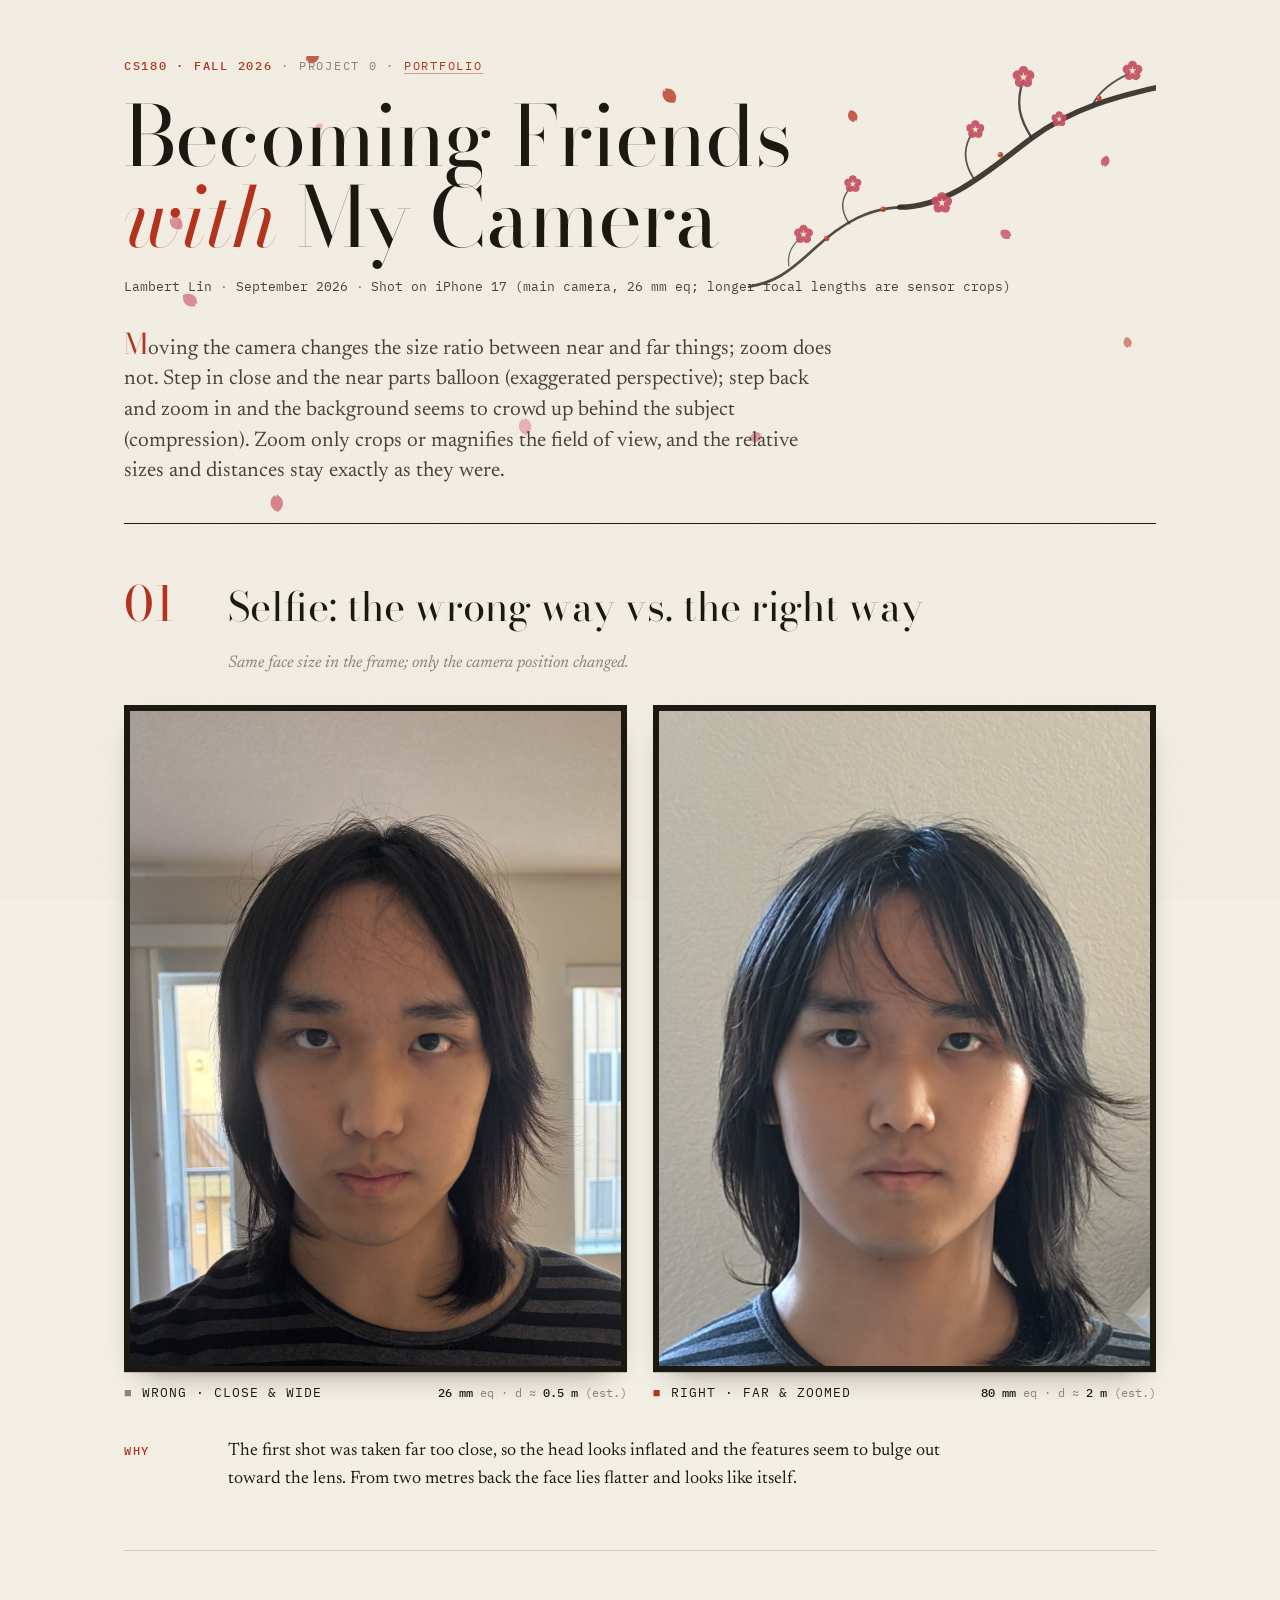
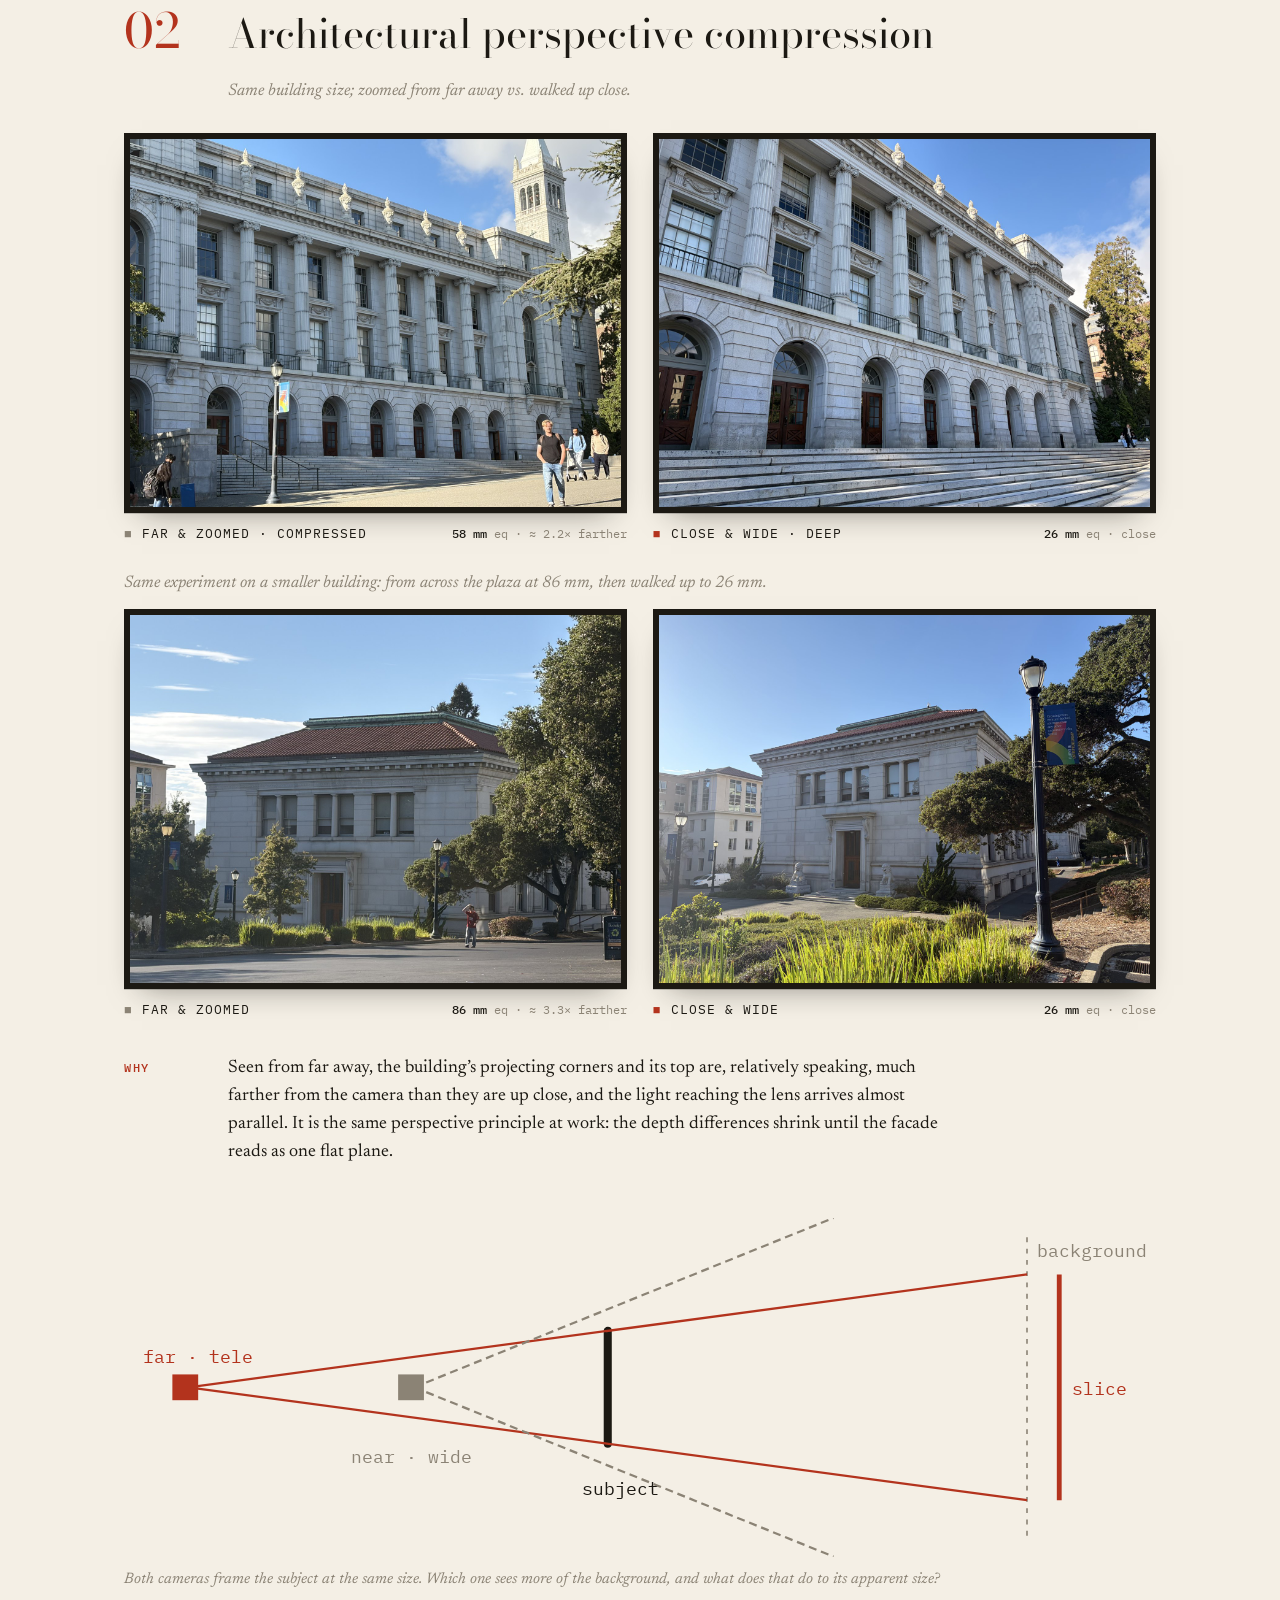
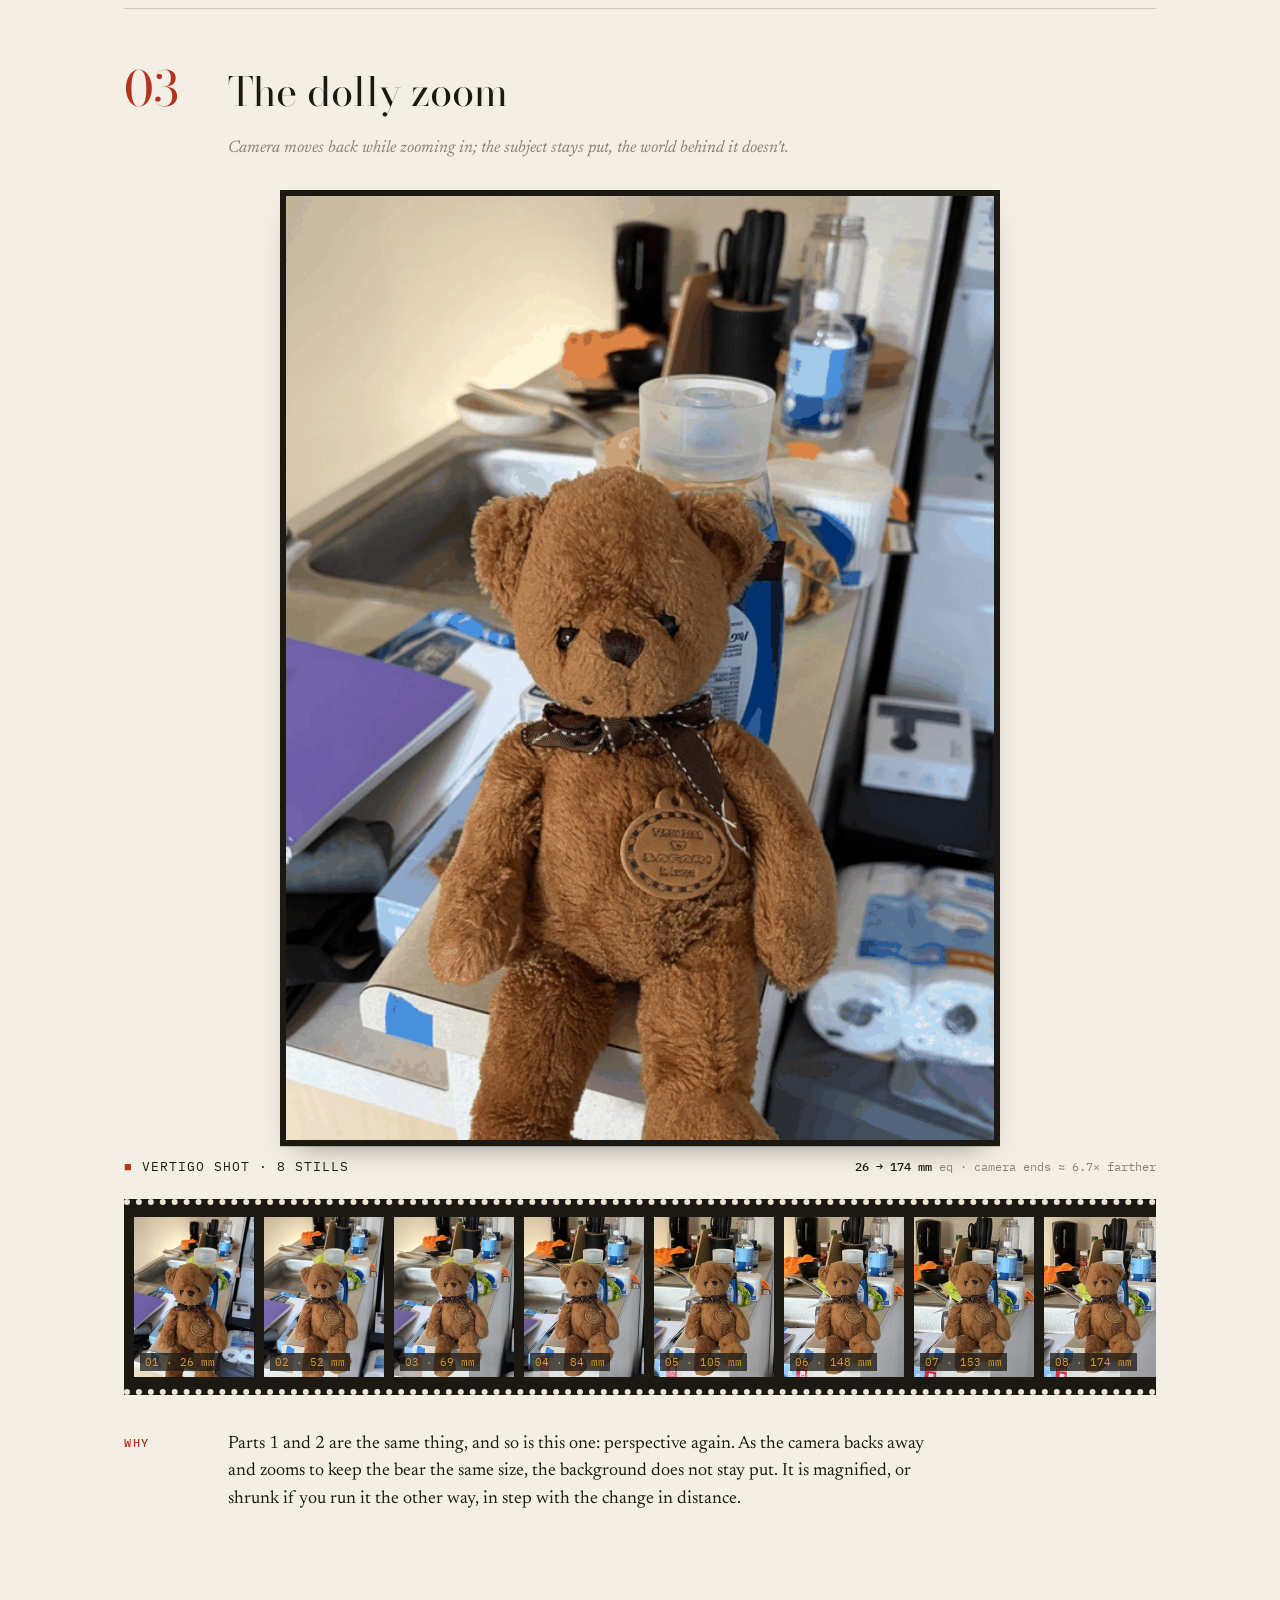
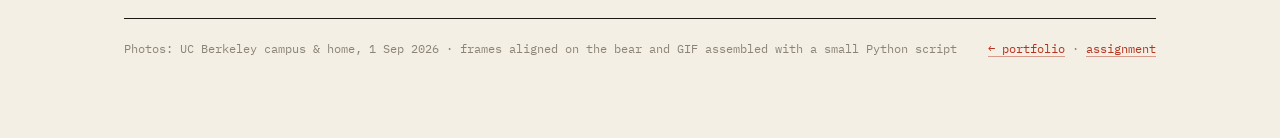
==== commit 852ba470: "proj0: write-up for all three parts Co-Authored-By: Claude Fable 5.1 <noreply@anthropic.com>" ====
--- a/proj0/index.html
+++ b/proj0/index.html
@@ -14,7 +14,7 @@
       <h1>Becoming Friends <em>with</em> My Camera</h1>
       <p class="byline"><span>Lambert Lin</span><span>September 2026</span><span>Shot on iPhone 17 (main camera, 26 mm eq; longer focal lengths are sensor crops)</span></p>
       <!-- ✍️ Lambert：一句话点题。整页最先被读到的一句。 -->
-      <p class="lede"><span class="todo">One-sentence thesis of what these photos taught me about perspective vs. zoom.</span></p>
+      <p class="lede">Moving the camera changes the size ratio between near and far things; zoom does not. Step in close and the near parts balloon (exaggerated perspective); step back and zoom in and the background seems to crowd up behind the subject (compression). Zoom only crops or magnifies the field of view, and the relative sizes and distances stay exactly as they were.</p>
     </header>
 
     <!-- ============ Part 1 ============ -->
@@ -46,7 +46,7 @@
         <h3>Why</h3>
         <div>
           <!-- ✍️ Lambert：为什么第二张更好看？用自己的话，2–4 句。 -->
-          <p><span class="todo">Explain: what changed between the two shots, and why that changes how the nose/ears/background look.</span></p>
+          <p>The first shot was taken far too close, so the head looks inflated and the features seem to bulge out toward the lens. From two metres back the face lies flatter and looks like itself.</p>
         </div>
       </div>
     </section>
@@ -98,7 +98,7 @@
         <h3>Why</h3>
         <div>
           <!-- ✍️ Lambert：为什么远处变焦的那张看起来"压扁"了？ -->
-          <p><span class="todo">Explain the flattening: what happens to the ratio of near-part size to far-part size as the camera moves back.</span></p>
+          <p>Seen from far away, the building’s projecting corners and its top are, relatively speaking, much farther from the camera than they are up close, and the light reaching the lens arrives almost parallel. It is the same perspective principle at work: the depth differences shrink until the facade reads as one flat plane.</p>
         </div>
       </div>
 
@@ -168,7 +168,7 @@
         <h3>Why</h3>
         <div>
           <!-- ✍️ Lambert：为什么主体不动、背景却在"呼吸"？和 Part 1/2 是同一件事吗？ -->
-          <p><span class="todo">Explain the effect, and tie it back to parts 1 and 2.</span></p>
+          <p>Parts 1 and 2 are the same thing, and so is this one: perspective again. As the camera backs away and zooms to keep the bear the same size, the background does not stay put. It is magnified, or shrunk if you run it the other way, in step with the change in distance.</p>
         </div>
       </div>
     </section>
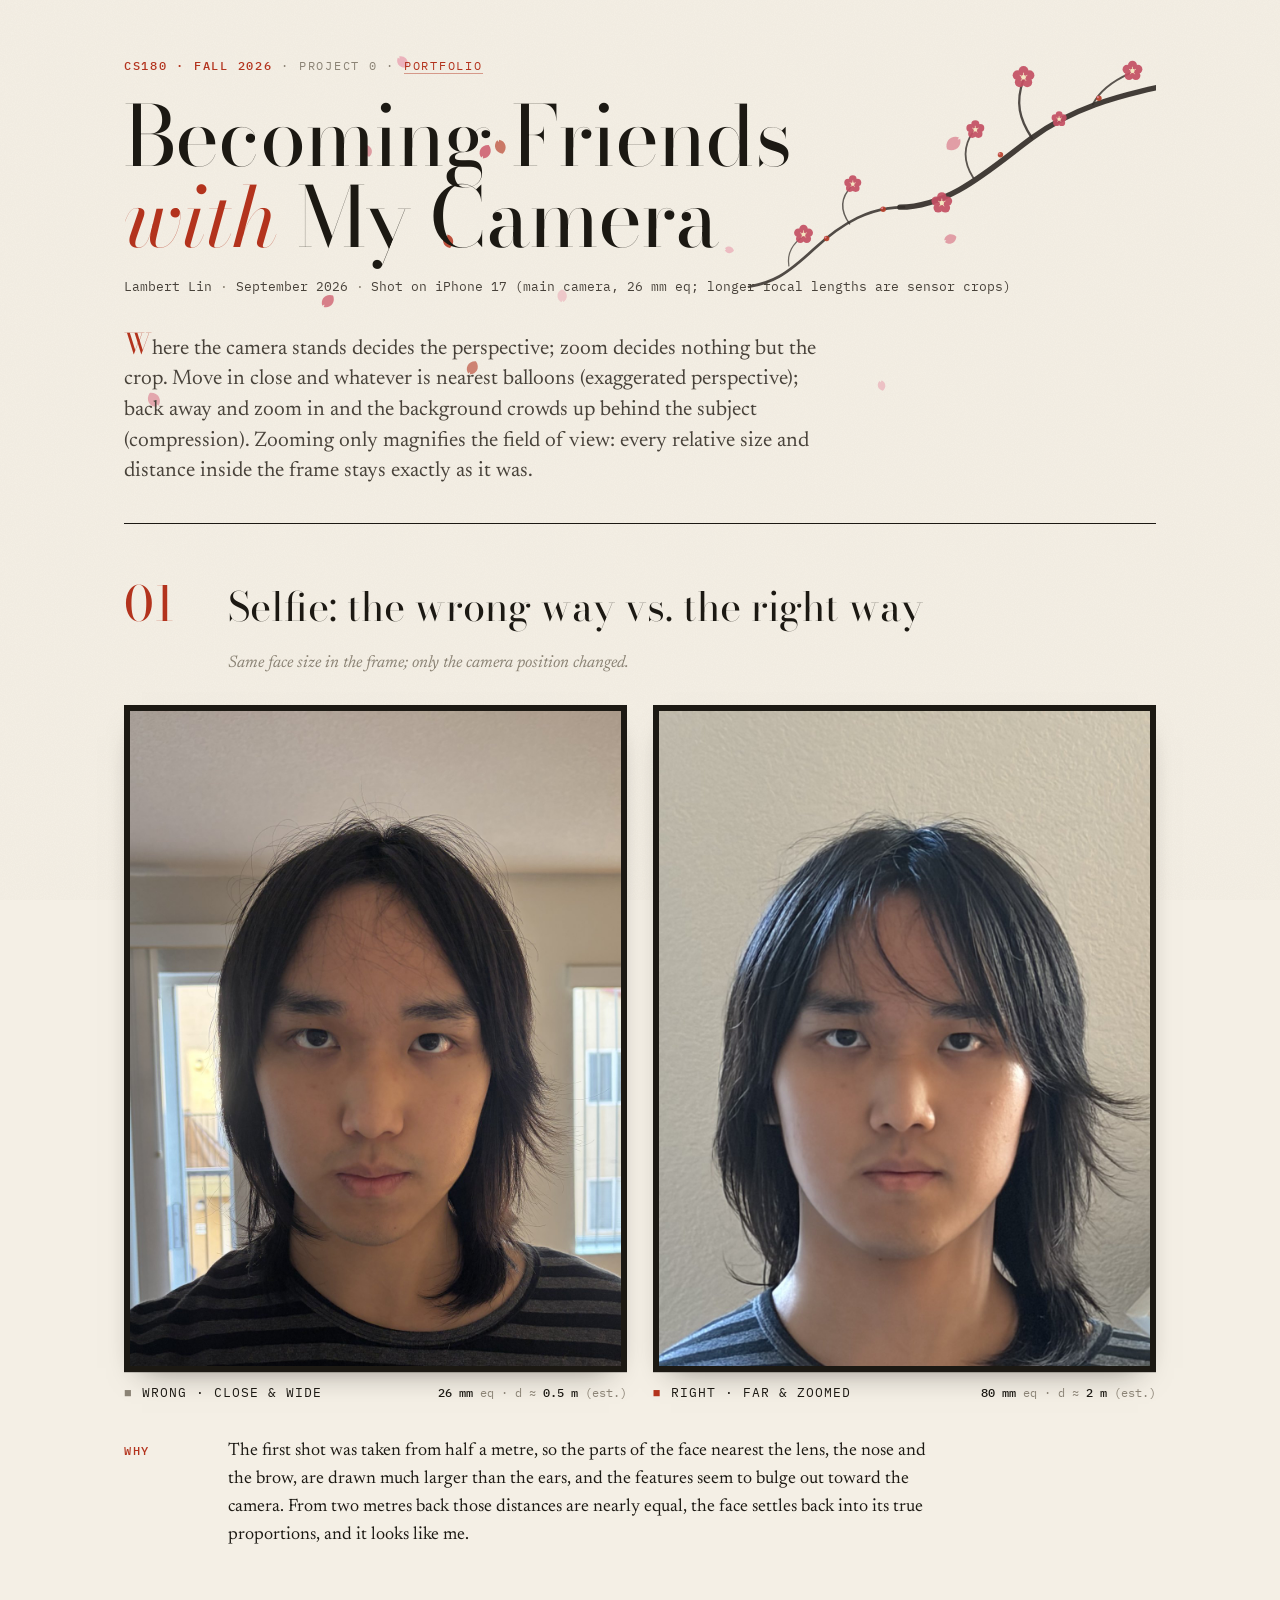
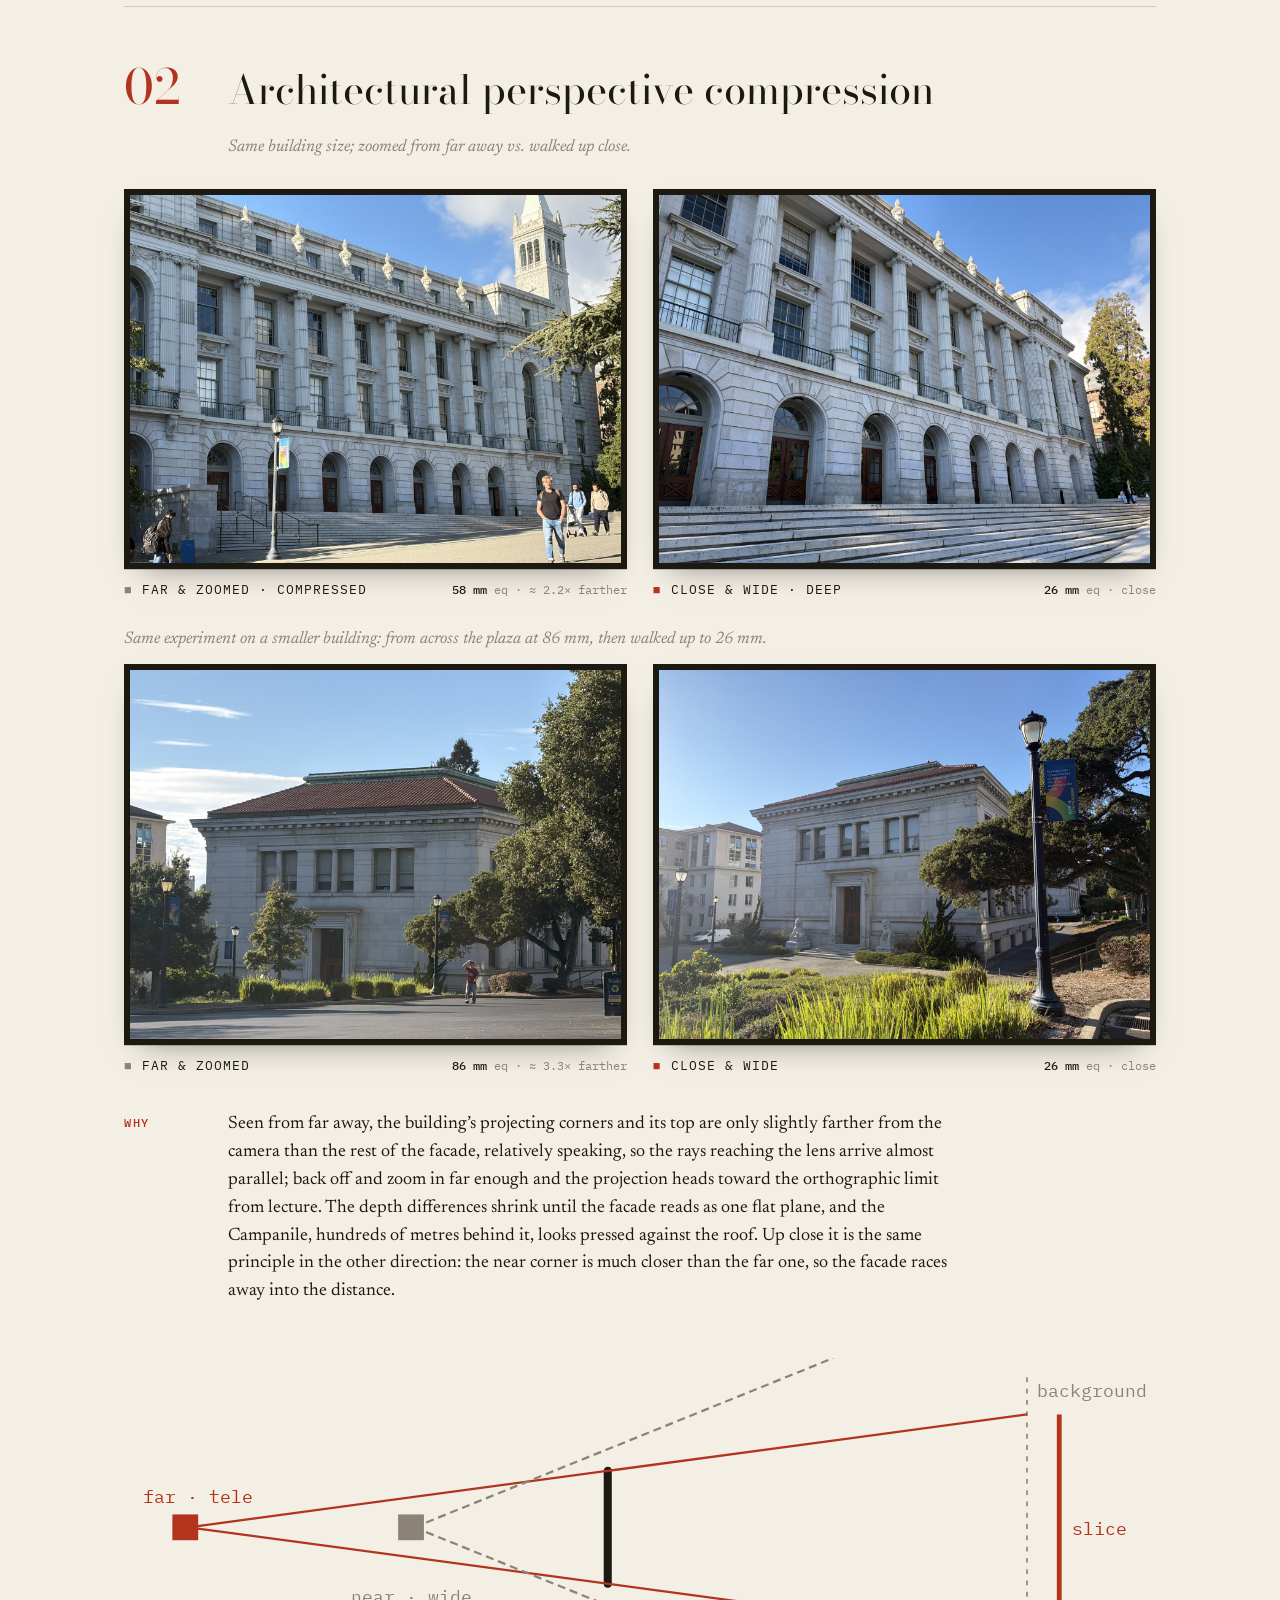
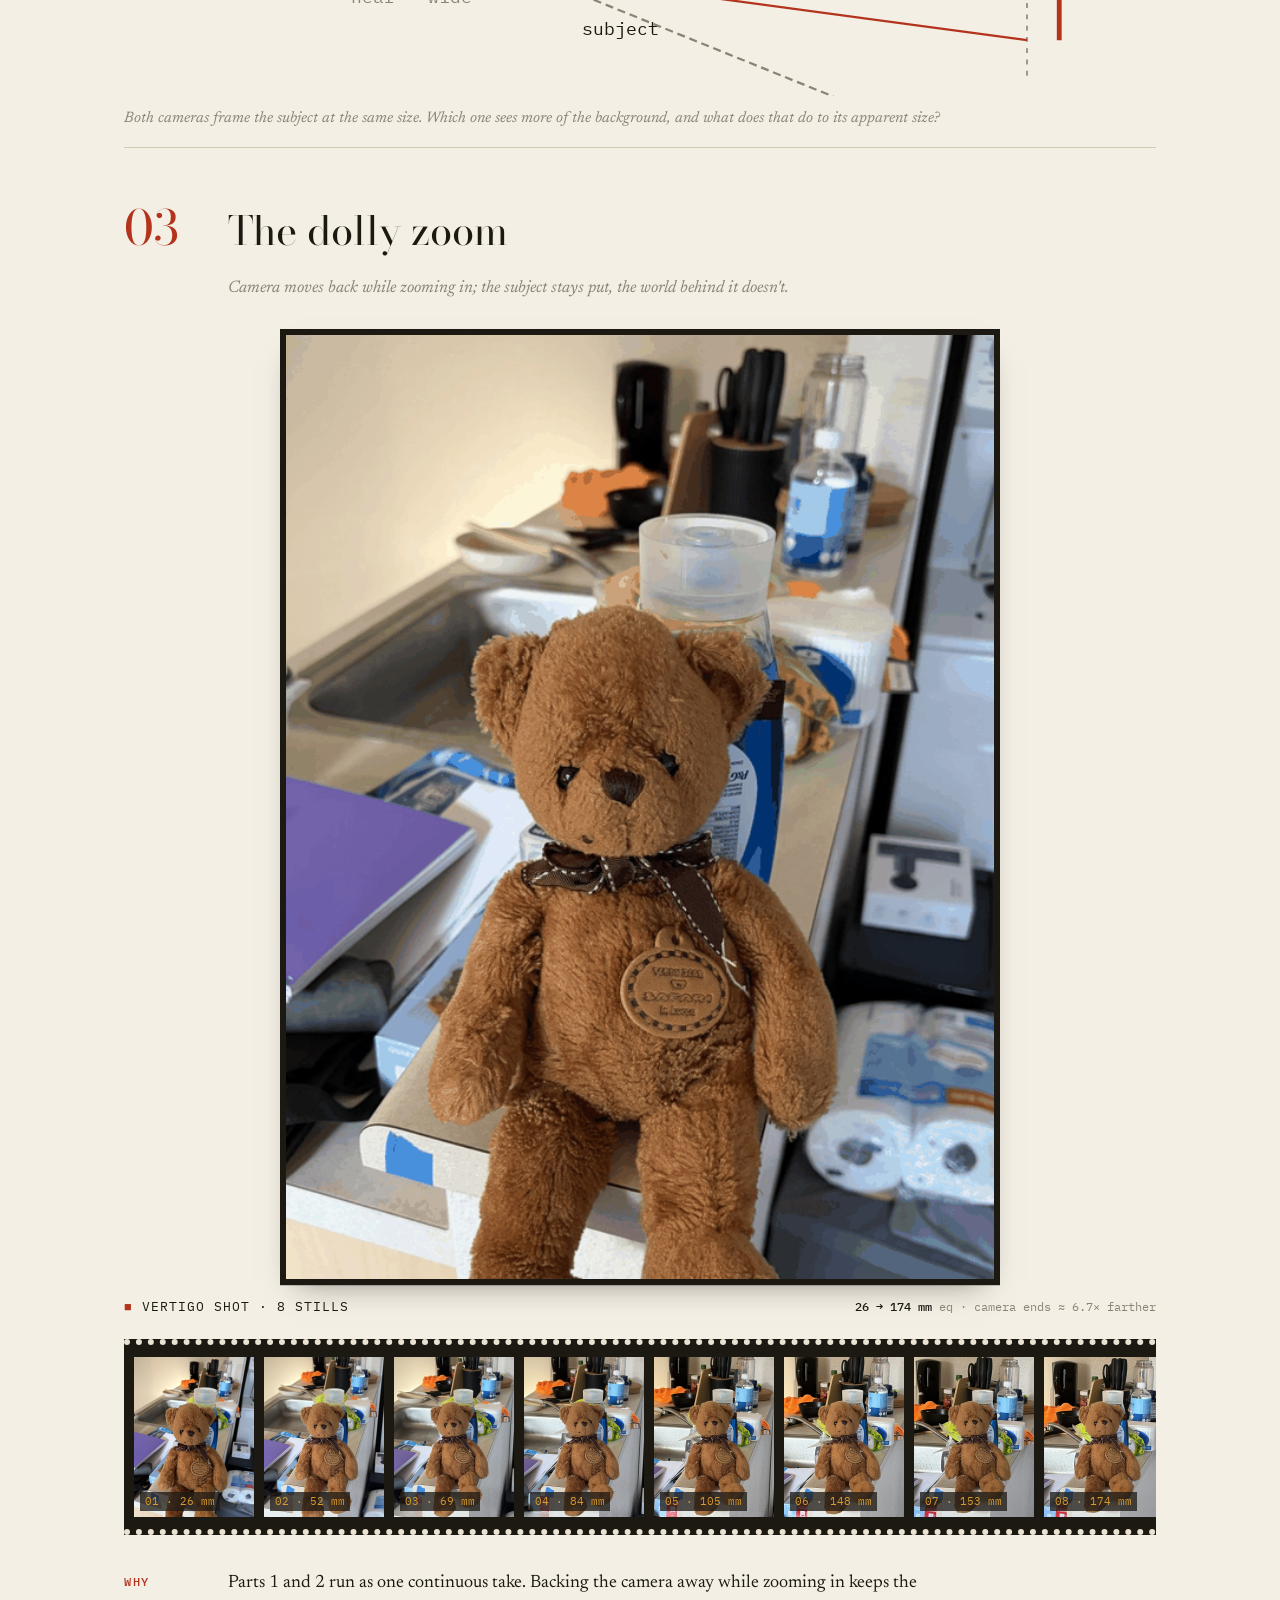
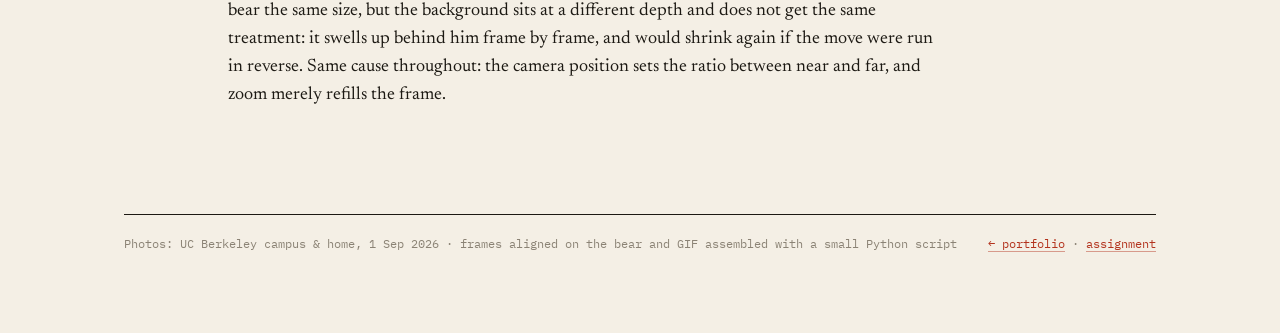
==== commit 2a445d36: "proj0: tighten the write-up Co-Authored-By: Claude Fable 5.1 <noreply@anthropic.com>" ====
--- a/proj0/index.html
+++ b/proj0/index.html
@@ -14,7 +14,7 @@
       <h1>Becoming Friends <em>with</em> My Camera</h1>
       <p class="byline"><span>Lambert Lin</span><span>September 2026</span><span>Shot on iPhone 17 (main camera, 26 mm eq; longer focal lengths are sensor crops)</span></p>
       <!-- ✍️ Lambert：一句话点题。整页最先被读到的一句。 -->
-      <p class="lede">Moving the camera changes the size ratio between near and far things; zoom does not. Step in close and the near parts balloon (exaggerated perspective); step back and zoom in and the background seems to crowd up behind the subject (compression). Zoom only crops or magnifies the field of view, and the relative sizes and distances stay exactly as they were.</p>
+      <p class="lede">Where the camera stands decides the perspective; zoom decides nothing but the crop. Move in close and whatever is nearest balloons (exaggerated perspective); back away and zoom in and the background crowds up behind the subject (compression). Zooming only magnifies the field of view: every relative size and distance inside the frame stays exactly as it was.</p>
     </header>
 
     <!-- ============ Part 1 ============ -->
@@ -46,7 +46,7 @@
         <h3>Why</h3>
         <div>
           <!-- ✍️ Lambert：为什么第二张更好看？用自己的话，2–4 句。 -->
-          <p>The first shot was taken far too close, so the head looks inflated and the features seem to bulge out toward the lens. From two metres back the face lies flatter and looks like itself.</p>
+          <p>The first shot was taken from half a metre, so the parts of the face nearest the lens, the nose and the brow, are drawn much larger than the ears, and the features seem to bulge out toward the camera. From two metres back those distances are nearly equal, the face settles back into its true proportions, and it looks like me.</p>
         </div>
       </div>
     </section>
@@ -98,7 +98,7 @@
         <h3>Why</h3>
         <div>
           <!-- ✍️ Lambert：为什么远处变焦的那张看起来"压扁"了？ -->
-          <p>Seen from far away, the building’s projecting corners and its top are, relatively speaking, much farther from the camera than they are up close, and the light reaching the lens arrives almost parallel. It is the same perspective principle at work: the depth differences shrink until the facade reads as one flat plane.</p>
+          <p>Seen from far away, the building’s projecting corners and its top are only slightly farther from the camera than the rest of the facade, relatively speaking, so the rays reaching the lens arrive almost parallel; back off and zoom in far enough and the projection heads toward the orthographic limit from lecture. The depth differences shrink until the facade reads as one flat plane, and the Campanile, hundreds of metres behind it, looks pressed against the roof. Up close it is the same principle in the other direction: the near corner is much closer than the far one, so the facade races away into the distance.</p>
         </div>
       </div>
 
@@ -168,7 +168,7 @@
         <h3>Why</h3>
         <div>
           <!-- ✍️ Lambert：为什么主体不动、背景却在"呼吸"？和 Part 1/2 是同一件事吗？ -->
-          <p>Parts 1 and 2 are the same thing, and so is this one: perspective again. As the camera backs away and zooms to keep the bear the same size, the background does not stay put. It is magnified, or shrunk if you run it the other way, in step with the change in distance.</p>
+          <p>Parts 1 and 2 run as one continuous take. Backing the camera away while zooming in keeps the bear the same size, but the background sits at a different depth and does not get the same treatment: it swells up behind him frame by frame, and would shrink again if the move were run in reverse. Same cause throughout: the camera position sets the ratio between near and far, and zoom merely refills the frame.</p>
         </div>
       </div>
     </section>
